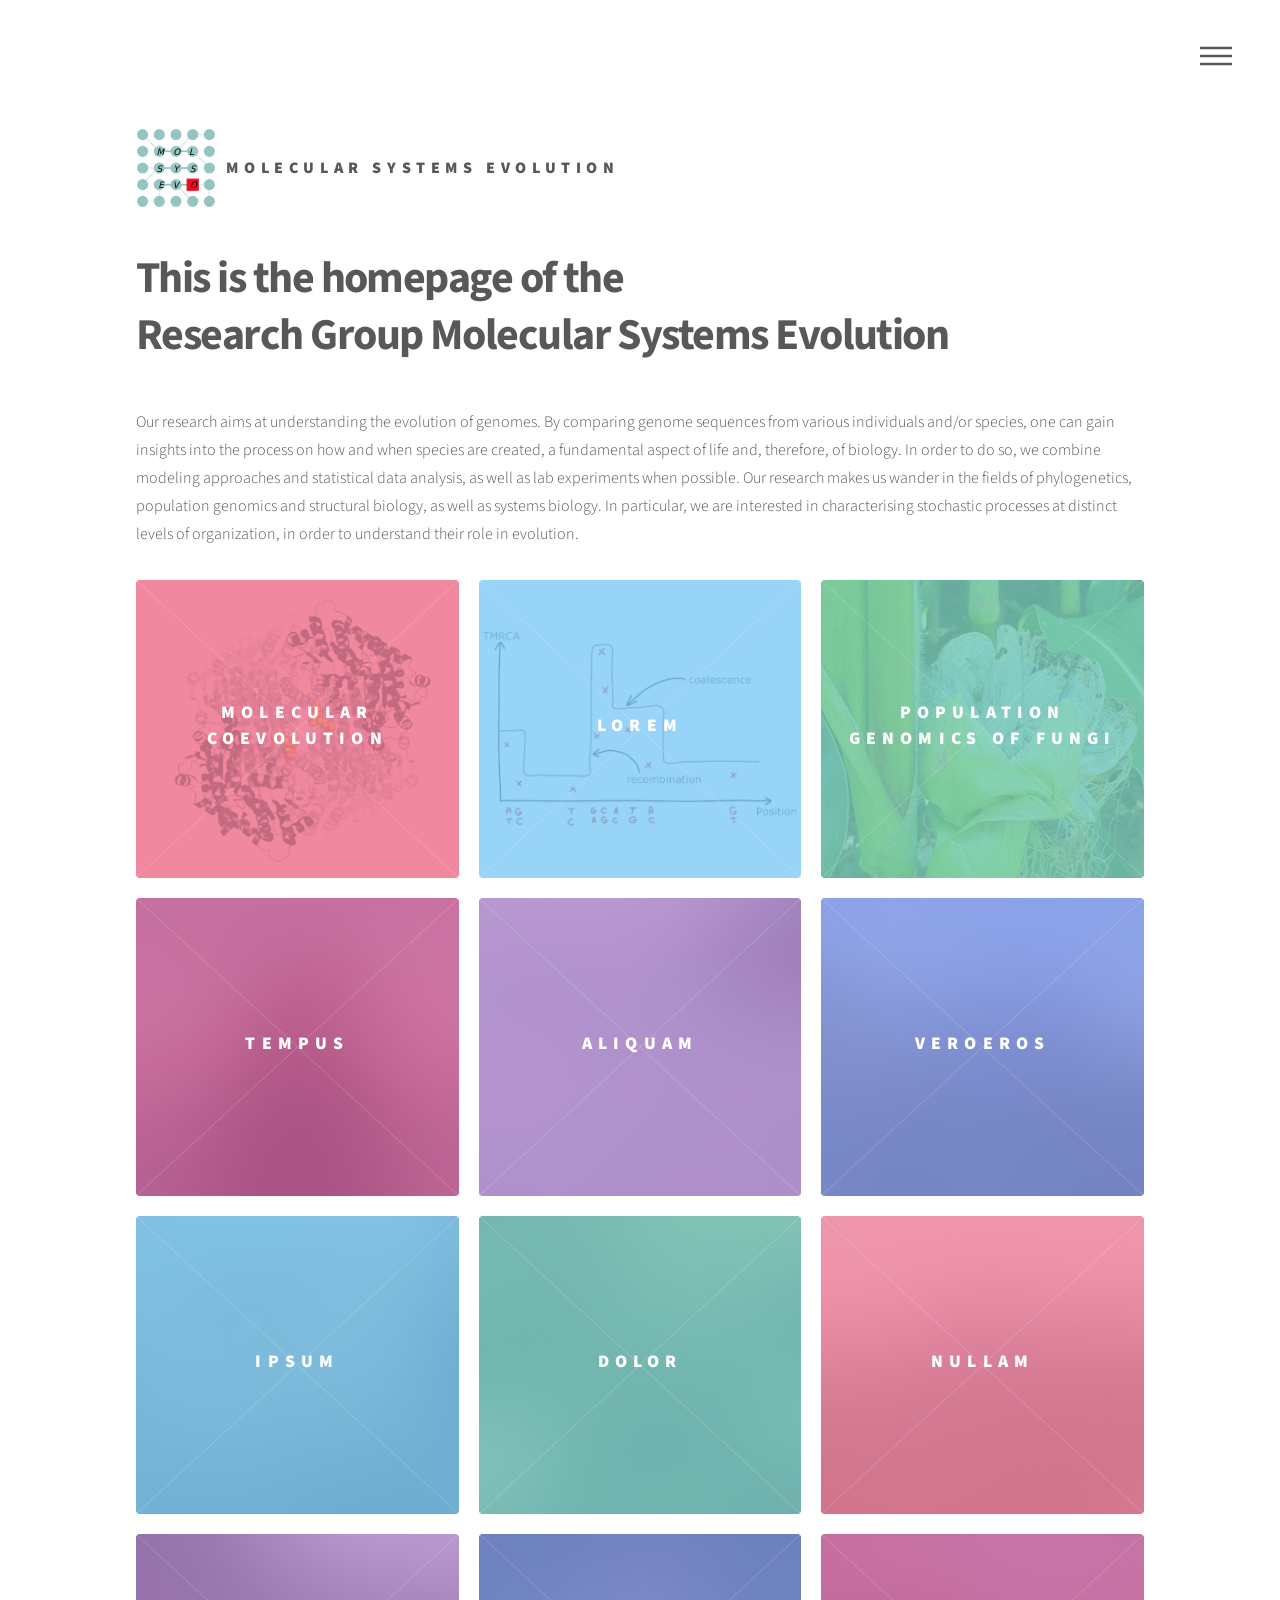
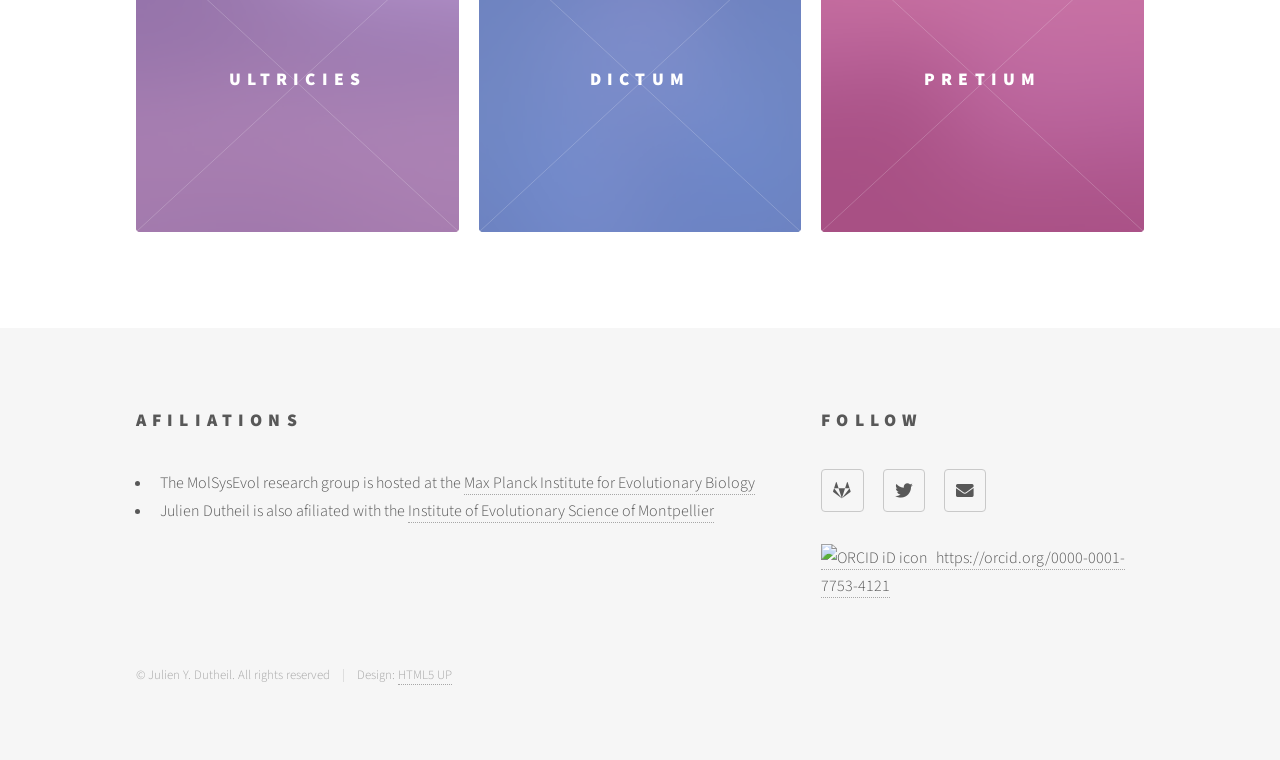
==== index.html @ fb1675c7 "Added PopGen modeling section." ====
<!DOCTYPE HTML>
<!--
  Phantom by HTML5 UP
  html5up.net | @ajlkn
  Free for personal and commercial use under the CCA 3.0 license (html5up.net/license)
-->
<html>
  <head>
    <title>Phantom by HTML5 UP</title>
    <meta charset="utf-8" />
    <meta name="viewport" content="width=device-width, initial-scale=1, user-scalable=no" />
    <link rel="stylesheet" href="assets/css/main.css" />
    <noscript><link rel="stylesheet" href="assets/css/noscript.css" /></noscript>
  </head>
  <body class="is-preload">
    <!-- Wrapper -->
      <div id="wrapper">

        <!-- Header -->
          <header id="header">
            <div class="inner">

              <!-- Logo -->
                <a href="index.html" class="logo">
                  <span class="symbol"><img src="images/logo.svg" alt="" /></span><span class="title">Molecular Systems Evolution</span>
                </a>

              <!-- Nav -->
                <nav>
                  <ul>
                    <li><a href="#menu">Menu</a></li>
                  </ul>
                </nav>

            </div>
          </header>

        <!-- Menu -->
          <nav id="menu">
            <h2>Menu</h2>
            <ul>
              <li><a href="index.html">Home</a></li>
              <li><a href="coevolution.html">Molecular Coevolution</a></li>
              <li><a href="popgen_modeling.html">Population Genomics Modeling</a></li>
              <li><a href="fungi_genomics.html">Population Genomics of Fungi</a></li>
              <li><a href="people.html">People</a></li>
            </ul>
          </nav>

        <!-- Main -->
          <div id="main">
            <div class="inner">
              <header>
                <h1>This is the homepage of the<br />Research Group Molecular Systems Evolution</h1>
Our research aims at understanding the evolution of genomes. By comparing genome sequences from various individuals and/or species, one can gain insights into the process on how and when species are created, a fundamental aspect of life and, therefore, of biology. In order to do so, we combine modeling approaches and statistical data analysis, as well as lab experiments when possible. Our research makes us wander in the fields of phylogenetics, population genomics and structural biology, as well as systems biology. In particular, we are interested in characterising stochastic processes at distinct levels of organization, in order to understand their role in evolution.
    </p>
              </header>
              <section class="tiles">
                <article class="style1">
                  <span class="image">
                    <img src="images/coevolving_sites1.png" alt="" />
                  </span>
                  <a href="coevolution.html">
                    <h2>Molecular Coevolution</h2>
                    <div class="content">
                      <p>The study of coevolution at the molecular level.</p>
                    </div>
                  </a>
                </article>
                <article class="style2">
                  <span class="image">
                    <img src="images/psmc_schema1.png" alt="" />
                  </span>
                  <a href="popgen_modeling.html">
                    <h2>Lorem</h2>
                    <div class="content">
                      <p>Developing models of genome evolution in populations, within the sequentially Markov coalescent framework.</p>
                    </div>
                  </a>
                </article>
                <article class="style3">
                  <span class="image">
                    <img src="images/ustilago_maydis1.png" alt="" />
                  </span>
                  <a href="fungi_genomics.html">
                    <h2>Population Genomics of Fungi</h2>
                    <div class="content">
                      <p>Infering the demographic history and patterns of selection in fungal (pathogen) genomes.</p>
                    </div>
                  </a>
                </article>
                <article class="style4">
                  <span class="image">
                    <img src="images/pic04.jpg" alt="" />
                  </span>
                  <a href="generic.html">
                    <h2>Tempus</h2>
                    <div class="content">
                      <p>Sed nisl arcu euismod sit amet nisi lorem etiam dolor veroeros et feugiat.</p>
                    </div>
                  </a>
                </article>
                <article class="style5">
                  <span class="image">
                    <img src="images/pic05.jpg" alt="" />
                  </span>
                  <a href="generic.html">
                    <h2>Aliquam</h2>
                    <div class="content">
                      <p>Sed nisl arcu euismod sit amet nisi lorem etiam dolor veroeros et feugiat.</p>
                    </div>
                  </a>
                </article>
                <article class="style6">
                  <span class="image">
                    <img src="images/pic06.jpg" alt="" />
                  </span>
                  <a href="generic.html">
                    <h2>Veroeros</h2>
                    <div class="content">
                      <p>Sed nisl arcu euismod sit amet nisi lorem etiam dolor veroeros et feugiat.</p>
                    </div>
                  </a>
                </article>
                <article class="style2">
                  <span class="image">
                    <img src="images/pic07.jpg" alt="" />
                  </span>
                  <a href="generic.html">
                    <h2>Ipsum</h2>
                    <div class="content">
                      <p>Sed nisl arcu euismod sit amet nisi lorem etiam dolor veroeros et feugiat.</p>
                    </div>
                  </a>
                </article>
                <article class="style3">
                  <span class="image">
                    <img src="images/pic08.jpg" alt="" />
                  </span>
                  <a href="generic.html">
                    <h2>Dolor</h2>
                    <div class="content">
                      <p>Sed nisl arcu euismod sit amet nisi lorem etiam dolor veroeros et feugiat.</p>
                    </div>
                  </a>
                </article>
                <article class="style1">
                  <span class="image">
                    <img src="images/pic09.jpg" alt="" />
                  </span>
                  <a href="generic.html">
                    <h2>Nullam</h2>
                    <div class="content">
                      <p>Sed nisl arcu euismod sit amet nisi lorem etiam dolor veroeros et feugiat.</p>
                    </div>
                  </a>
                </article>
                <article class="style5">
                  <span class="image">
                    <img src="images/pic10.jpg" alt="" />
                  </span>
                  <a href="generic.html">
                    <h2>Ultricies</h2>
                    <div class="content">
                      <p>Sed nisl arcu euismod sit amet nisi lorem etiam dolor veroeros et feugiat.</p>
                    </div>
                  </a>
                </article>
                <article class="style6">
                  <span class="image">
                    <img src="images/pic11.jpg" alt="" />
                  </span>
                  <a href="generic.html">
                    <h2>Dictum</h2>
                    <div class="content">
                      <p>Sed nisl arcu euismod sit amet nisi lorem etiam dolor veroeros et feugiat.</p>
                    </div>
                  </a>
                </article>
                <article class="style4">
                  <span class="image">
                    <img src="images/pic12.jpg" alt="" />
                  </span>
                  <a href="generic.html">
                    <h2>Pretium</h2>
                    <div class="content">
                      <p>Sed nisl arcu euismod sit amet nisi lorem etiam dolor veroeros et feugiat.</p>
                    </div>
                  </a>
                </article>
              </section>
            </div>
          </div>

        <!-- Footer -->
          <footer id="footer">
            <div class="inner">
              <section>
                <h2>Afiliations</h2>

                <ul>
                  <li>The MolSysEvol research group is hosted at the <a href="http://evolbio.mpg.de">Max Planck Institute for Evolutionary Biology</a></li>
                  <li>Julien Dutheil is also afiliated with the <a href="https://isem-evolution.fr/en/">Institute of Evolutionary Science of Montpellier</a></li>
                </ul>
              </section>
              <section>
                <h2>Follow</h2>
                <ul class="icons">
                  <li><a href="https://gitlab.gwdg.de/molsysevol" class="icon brands style2 fa-gitlab"><span class="label">GitLab</span></a></li>
                  <li><a href="https://twitter.com/jydutheil" class="icon brands style2 fa-twitter"><span class="label">Twitter</span></a></li>
                  <li><a href="mailto:dutheil@evolbio.mpg.de" class="icon solid style2 fa-envelope"><span class="label">Email</span></a></li>
                </ul>
                <div itemscope itemtype="https://schema.org/Person">
                  <a itemprop="sameAs" content="https://orcid.org/0000-0001-7753-4121" href="https://orcid.org/0000-0001-7753-4121" target="orcid.widget" rel="me noopener noreferrer" style="vertical-align:top;"><img src="https://orcid.org/sites/default/files/images/orcid_16x16.png" style="width:1em;margin-right:.5em;" alt="ORCID iD icon">https://orcid.org/0000-0001-7753-4121</a>
                </div>
              </section>
              <ul class="copyright">
                <li>&copy; Julien Y. Dutheil. All rights reserved</li><li>Design: <a href="http://html5up.net">HTML5 UP</a></li>
              </ul>
            </div>
          </footer>

      </div>

    <!-- Scripts -->
      <script src="assets/js/jquery.min.js"></script>
      <script src="assets/js/browser.min.js"></script>
      <script src="assets/js/breakpoints.min.js"></script>
      <script src="assets/js/util.js"></script>
      <script src="assets/js/main.js"></script>

  </body>
</html>
---- assets/css/main.css ----
@import url(fontawesome-all.min.css);
@import url("https://fonts.googleapis.com/css?family=Source+Sans+Pro:300,700,900");

/*
	Phantom by HTML5 UP
	html5up.net | @ajlkn
	Free for personal and commercial use under the CCA 3.0 license (html5up.net/license)
*/

html, body, div, span, applet, object,
iframe, h1, h2, h3, h4, h5, h6, p, blockquote,
pre, a, abbr, acronym, address, big, cite,
code, del, dfn, em, img, ins, kbd, q, s, samp,
small, strike, strong, sub, sup, tt, var, b,
u, i, center, dl, dt, dd, ol, ul, li, fieldset,
form, label, legend, table, caption, tbody,
tfoot, thead, tr, th, td, article, aside,
canvas, details, embed, figure, figcaption,
footer, header, hgroup, menu, nav, output, ruby,
section, summary, time, mark, audio, video {
	margin: 0;
	padding: 0;
	border: 0;
	font-size: 100%;
	font: inherit;
	vertical-align: baseline;}

article, aside, details, figcaption, figure,
footer, header, hgroup, menu, nav, section {
	display: block;}

body {
	line-height: 1;
}

ol, ul {
	list-style: none;
}

blockquote, q {
	quotes: none;
}

	blockquote:before, blockquote:after, q:before, q:after {
		content: '';
		content: none;
	}

table {
	border-collapse: collapse;
	border-spacing: 0;
}

body {
	-webkit-text-size-adjust: none;
}

mark {
	background-color: transparent;
	color: inherit;
}

input::-moz-focus-inner {
	border: 0;
	padding: 0;
}

input, select, textarea {
	-moz-appearance: none;
	-webkit-appearance: none;
	-ms-appearance: none;
	appearance: none;
}

/* Basic */

	@-ms-viewport {
		width: device-width;
	}

	body {
		-ms-overflow-style: scrollbar;
	}

	@media screen and (max-width: 480px) {

		html, body {
			min-width: 320px;
		}

	}

	html {
		box-sizing: border-box;
	}

	*, *:before, *:after {
		box-sizing: inherit;
	}

	body {
		background: #ffffff;
	}

		body.is-preload *, body.is-preload *:before, body.is-preload *:after {
			-moz-animation: none !important;
			-webkit-animation: none !important;
			-ms-animation: none !important;
			animation: none !important;
			-moz-transition: none !important;
			-webkit-transition: none !important;
			-ms-transition: none !important;
			transition: none !important;
		}

/* Type */

	body, input, select, textarea {
		color: #585858;
		font-family: "Source Sans Pro", Helvetica, sans-serif;
		font-size: 16pt;
		font-weight: 300;
		line-height: 1.75;
	}

		@media screen and (max-width: 1680px) {

			body, input, select, textarea {
				font-size: 14pt;
			}

		}

		@media screen and (max-width: 1280px) {

			body, input, select, textarea {
				font-size: 12pt;
			}

		}

	a {
		-moz-transition: border-bottom-color 0.2s ease, color 0.2s ease;
		-webkit-transition: border-bottom-color 0.2s ease, color 0.2s ease;
		-ms-transition: border-bottom-color 0.2s ease, color 0.2s ease;
		transition: border-bottom-color 0.2s ease, color 0.2s ease;
		text-decoration: none;
		color: #585858;
		border-bottom: dotted 1px rgba(88, 88, 88, 0.5);
	}

		a:hover {
			border-bottom-color: transparent;
			color: #f2849e !important;
		}

	strong, b {
		font-weight: 900;
	}

	em, i {
		font-style: italic;
	}

	p {
		margin: 0 0 2em 0;
	}

	h1 {
		font-size: 2.75em;
		font-weight: 700;
		line-height: 1.3;
		margin: 0 0 1em 0;
		letter-spacing: -0.035em;
	}

		h1 a {
			color: inherit;
		}

		@media screen and (max-width: 736px) {

			h1 {
				font-size: 2em;
				margin: 0 0 1em 0;
			}

		}

		@media screen and (max-width: 360px) {

			h1 {
				font-size: 1.75em;
			}

		}

	h2, h3, h4, h5, h6 {
		font-weight: 900;
		line-height: 1.5;
		margin: 0 0 2em 0;
		text-transform: uppercase;
		letter-spacing: 0.35em;
	}

		h2 a, h3 a, h4 a, h5 a, h6 a {
			color: inherit;
		}

	h2 {
		font-size: 1.1em;
	}

	h3 {
		font-size: 1em;
	}

	h4 {
		font-size: 0.8em;
	}

	h5 {
		font-size: 0.8em;
	}

	h6 {
		font-size: 0.8em;
	}

	@media screen and (max-width: 980px) {

		h1 br, h2 br, h3 br, h4 br, h5 br, h6 br {
			display: none;
		}

	}

	@media screen and (max-width: 736px) {

		h2 {
			font-size: 1em;
		}

		h3 {
			font-size: 0.8em;
		}

	}

	sub {
		font-size: 0.8em;
		position: relative;
		top: 0.5em;
	}

	sup {
		font-size: 0.8em;
		position: relative;
		top: -0.5em;
	}

	blockquote {
		border-left: solid 4px #c9c9c9;
		font-style: italic;
		margin: 0 0 2em 0;
		padding: 0.5em 0 0.5em 2em;
	}

	code {
		background: rgba(144, 144, 144, 0.075);
		border-radius: 4px;
		border: solid 1px #c9c9c9;
		font-family: "Courier New", monospace;
		font-size: 0.9em;
		margin: 0 0.25em;
		padding: 0.25em 0.65em;
	}

	pre {
		-webkit-overflow-scrolling: touch;
		font-family: "Courier New", monospace;
		font-size: 0.9em;
		margin: 0 0 2em 0;
	}

		pre code {
			display: block;
			line-height: 1.75;
			padding: 1em 1.5em;
			overflow-x: auto;
		}

	hr {
		border: 0;
		border-bottom: solid 1px #c9c9c9;
		margin: 2em 0;
	}

		hr.major {
			margin: 3em 0;
		}

	.align-left {
		text-align: left;
	}

	.align-center {
		text-align: center;
	}

	.align-right {
		text-align: right;
	}

/* Row */

	.row {
		display: flex;
		flex-wrap: wrap;
		box-sizing: border-box;
		align-items: stretch;
	}

		.row > * {
			box-sizing: border-box;
		}

		.row.gtr-uniform > * > :last-child {
			margin-bottom: 0;
		}

		.row.aln-left {
			justify-content: flex-start;
		}

		.row.aln-center {
			justify-content: center;
		}

		.row.aln-right {
			justify-content: flex-end;
		}

		.row.aln-top {
			align-items: flex-start;
		}

		.row.aln-middle {
			align-items: center;
		}

		.row.aln-bottom {
			align-items: flex-end;
		}

		.row > .imp {
			order: -1;
		}

		.row > .col-1 {
			width: 8.33333%;
		}

		.row > .off-1 {
			margin-left: 8.33333%;
		}

		.row > .col-2 {
			width: 16.66667%;
		}

		.row > .off-2 {
			margin-left: 16.66667%;
		}

		.row > .col-3 {
			width: 25%;
		}

		.row > .off-3 {
			margin-left: 25%;
		}

		.row > .col-4 {
			width: 33.33333%;
		}

		.row > .off-4 {
			margin-left: 33.33333%;
		}

		.row > .col-5 {
			width: 41.66667%;
		}

		.row > .off-5 {
			margin-left: 41.66667%;
		}

		.row > .col-6 {
			width: 50%;
		}

		.row > .off-6 {
			margin-left: 50%;
		}

		.row > .col-7 {
			width: 58.33333%;
		}

		.row > .off-7 {
			margin-left: 58.33333%;
		}

		.row > .col-8 {
			width: 66.66667%;
		}

		.row > .off-8 {
			margin-left: 66.66667%;
		}

		.row > .col-9 {
			width: 75%;
		}

		.row > .off-9 {
			margin-left: 75%;
		}

		.row > .col-10 {
			width: 83.33333%;
		}

		.row > .off-10 {
			margin-left: 83.33333%;
		}

		.row > .col-11 {
			width: 91.66667%;
		}

		.row > .off-11 {
			margin-left: 91.66667%;
		}

		.row > .col-12 {
			width: 100%;
		}

		.row > .off-12 {
			margin-left: 100%;
		}

		.row.gtr-0 {
			margin-top: 0;
			margin-left: 0em;
		}

			.row.gtr-0 > * {
				padding: 0 0 0 0em;
			}

			.row.gtr-0.gtr-uniform {
				margin-top: 0em;
			}

				.row.gtr-0.gtr-uniform > * {
					padding-top: 0em;
				}

		.row.gtr-25 {
			margin-top: 0;
			margin-left: -0.5em;
		}

			.row.gtr-25 > * {
				padding: 0 0 0 0.5em;
			}

			.row.gtr-25.gtr-uniform {
				margin-top: -0.5em;
			}

				.row.gtr-25.gtr-uniform > * {
					padding-top: 0.5em;
				}

		.row.gtr-50 {
			margin-top: 0;
			margin-left: -1em;
		}

			.row.gtr-50 > * {
				padding: 0 0 0 1em;
			}

			.row.gtr-50.gtr-uniform {
				margin-top: -1em;
			}

				.row.gtr-50.gtr-uniform > * {
					padding-top: 1em;
				}

		.row {
			margin-top: 0;
			margin-left: -2em;
		}

			.row > * {
				padding: 0 0 0 2em;
			}

			.row.gtr-uniform {
				margin-top: -2em;
			}

				.row.gtr-uniform > * {
					padding-top: 2em;
				}

		.row.gtr-150 {
			margin-top: 0;
			margin-left: -3em;
		}

			.row.gtr-150 > * {
				padding: 0 0 0 3em;
			}

			.row.gtr-150.gtr-uniform {
				margin-top: -3em;
			}

				.row.gtr-150.gtr-uniform > * {
					padding-top: 3em;
				}

		.row.gtr-200 {
			margin-top: 0;
			margin-left: -4em;
		}

			.row.gtr-200 > * {
				padding: 0 0 0 4em;
			}

			.row.gtr-200.gtr-uniform {
				margin-top: -4em;
			}

				.row.gtr-200.gtr-uniform > * {
					padding-top: 4em;
				}

		@media screen and (max-width: 1680px) {

			.row {
				display: flex;
				flex-wrap: wrap;
				box-sizing: border-box;
				align-items: stretch;
			}

				.row > * {
					box-sizing: border-box;
				}

				.row.gtr-uniform > * > :last-child {
					margin-bottom: 0;
				}

				.row.aln-left {
					justify-content: flex-start;
				}

				.row.aln-center {
					justify-content: center;
				}

				.row.aln-right {
					justify-content: flex-end;
				}

				.row.aln-top {
					align-items: flex-start;
				}

				.row.aln-middle {
					align-items: center;
				}

				.row.aln-bottom {
					align-items: flex-end;
				}

				.row > .imp-xlarge {
					order: -1;
				}

				.row > .col-1-xlarge {
					width: 8.33333%;
				}

				.row > .off-1-xlarge {
					margin-left: 8.33333%;
				}

				.row > .col-2-xlarge {
					width: 16.66667%;
				}

				.row > .off-2-xlarge {
					margin-left: 16.66667%;
				}

				.row > .col-3-xlarge {
					width: 25%;
				}

				.row > .off-3-xlarge {
					margin-left: 25%;
				}

				.row > .col-4-xlarge {
					width: 33.33333%;
				}

				.row > .off-4-xlarge {
					margin-left: 33.33333%;
				}

				.row > .col-5-xlarge {
					width: 41.66667%;
				}

				.row > .off-5-xlarge {
					margin-left: 41.66667%;
				}

				.row > .col-6-xlarge {
					width: 50%;
				}

				.row > .off-6-xlarge {
					margin-left: 50%;
				}

				.row > .col-7-xlarge {
					width: 58.33333%;
				}

				.row > .off-7-xlarge {
					margin-left: 58.33333%;
				}

				.row > .col-8-xlarge {
					width: 66.66667%;
				}

				.row > .off-8-xlarge {
					margin-left: 66.66667%;
				}

				.row > .col-9-xlarge {
					width: 75%;
				}

				.row > .off-9-xlarge {
					margin-left: 75%;
				}

				.row > .col-10-xlarge {
					width: 83.33333%;
				}

				.row > .off-10-xlarge {
					margin-left: 83.33333%;
				}

				.row > .col-11-xlarge {
					width: 91.66667%;
				}

				.row > .off-11-xlarge {
					margin-left: 91.66667%;
				}

				.row > .col-12-xlarge {
					width: 100%;
				}

				.row > .off-12-xlarge {
					margin-left: 100%;
				}

				.row.gtr-0 {
					margin-top: 0;
					margin-left: 0em;
				}

					.row.gtr-0 > * {
						padding: 0 0 0 0em;
					}

					.row.gtr-0.gtr-uniform {
						margin-top: 0em;
					}

						.row.gtr-0.gtr-uniform > * {
							padding-top: 0em;
						}

				.row.gtr-25 {
					margin-top: 0;
					margin-left: -0.5em;
				}

					.row.gtr-25 > * {
						padding: 0 0 0 0.5em;
					}

					.row.gtr-25.gtr-uniform {
						margin-top: -0.5em;
					}

						.row.gtr-25.gtr-uniform > * {
							padding-top: 0.5em;
						}

				.row.gtr-50 {
					margin-top: 0;
					margin-left: -1em;
				}

					.row.gtr-50 > * {
						padding: 0 0 0 1em;
					}

					.row.gtr-50.gtr-uniform {
						margin-top: -1em;
					}

						.row.gtr-50.gtr-uniform > * {
							padding-top: 1em;
						}

				.row {
					margin-top: 0;
					margin-left: -2em;
				}

					.row > * {
						padding: 0 0 0 2em;
					}

					.row.gtr-uniform {
						margin-top: -2em;
					}

						.row.gtr-uniform > * {
							padding-top: 2em;
						}

				.row.gtr-150 {
					margin-top: 0;
					margin-left: -3em;
				}

					.row.gtr-150 > * {
						padding: 0 0 0 3em;
					}

					.row.gtr-150.gtr-uniform {
						margin-top: -3em;
					}

						.row.gtr-150.gtr-uniform > * {
							padding-top: 3em;
						}

				.row.gtr-200 {
					margin-top: 0;
					margin-left: -4em;
				}

					.row.gtr-200 > * {
						padding: 0 0 0 4em;
					}

					.row.gtr-200.gtr-uniform {
						margin-top: -4em;
					}

						.row.gtr-200.gtr-uniform > * {
							padding-top: 4em;
						}

		}

		@media screen and (max-width: 1280px) {

			.row {
				display: flex;
				flex-wrap: wrap;
				box-sizing: border-box;
				align-items: stretch;
			}

				.row > * {
					box-sizing: border-box;
				}

				.row.gtr-uniform > * > :last-child {
					margin-bottom: 0;
				}

				.row.aln-left {
					justify-content: flex-start;
				}

				.row.aln-center {
					justify-content: center;
				}

				.row.aln-right {
					justify-content: flex-end;
				}

				.row.aln-top {
					align-items: flex-start;
				}

				.row.aln-middle {
					align-items: center;
				}

				.row.aln-bottom {
					align-items: flex-end;
				}

				.row > .imp-large {
					order: -1;
				}

				.row > .col-1-large {
					width: 8.33333%;
				}

				.row > .off-1-large {
					margin-left: 8.33333%;
				}

				.row > .col-2-large {
					width: 16.66667%;
				}

				.row > .off-2-large {
					margin-left: 16.66667%;
				}

				.row > .col-3-large {
					width: 25%;
				}

				.row > .off-3-large {
					margin-left: 25%;
				}

				.row > .col-4-large {
					width: 33.33333%;
				}

				.row > .off-4-large {
					margin-left: 33.33333%;
				}

				.row > .col-5-large {
					width: 41.66667%;
				}

				.row > .off-5-large {
					margin-left: 41.66667%;
				}

				.row > .col-6-large {
					width: 50%;
				}

				.row > .off-6-large {
					margin-left: 50%;
				}

				.row > .col-7-large {
					width: 58.33333%;
				}

				.row > .off-7-large {
					margin-left: 58.33333%;
				}

				.row > .col-8-large {
					width: 66.66667%;
				}

				.row > .off-8-large {
					margin-left: 66.66667%;
				}

				.row > .col-9-large {
					width: 75%;
				}

				.row > .off-9-large {
					margin-left: 75%;
				}

				.row > .col-10-large {
					width: 83.33333%;
				}

				.row > .off-10-large {
					margin-left: 83.33333%;
				}

				.row > .col-11-large {
					width: 91.66667%;
				}

				.row > .off-11-large {
					margin-left: 91.66667%;
				}

				.row > .col-12-large {
					width: 100%;
				}

				.row > .off-12-large {
					margin-left: 100%;
				}

				.row.gtr-0 {
					margin-top: 0;
					margin-left: 0em;
				}

					.row.gtr-0 > * {
						padding: 0 0 0 0em;
					}

					.row.gtr-0.gtr-uniform {
						margin-top: 0em;
					}

						.row.gtr-0.gtr-uniform > * {
							padding-top: 0em;
						}

				.row.gtr-25 {
					margin-top: 0;
					margin-left: -0.5em;
				}

					.row.gtr-25 > * {
						padding: 0 0 0 0.5em;
					}

					.row.gtr-25.gtr-uniform {
						margin-top: -0.5em;
					}

						.row.gtr-25.gtr-uniform > * {
							padding-top: 0.5em;
						}

				.row.gtr-50 {
					margin-top: 0;
					margin-left: -1em;
				}

					.row.gtr-50 > * {
						padding: 0 0 0 1em;
					}

					.row.gtr-50.gtr-uniform {
						margin-top: -1em;
					}

						.row.gtr-50.gtr-uniform > * {
							padding-top: 1em;
						}

				.row {
					margin-top: 0;
					margin-left: -2em;
				}

					.row > * {
						padding: 0 0 0 2em;
					}

					.row.gtr-uniform {
						margin-top: -2em;
					}

						.row.gtr-uniform > * {
							padding-top: 2em;
						}

				.row.gtr-150 {
					margin-top: 0;
					margin-left: -3em;
				}

					.row.gtr-150 > * {
						padding: 0 0 0 3em;
					}

					.row.gtr-150.gtr-uniform {
						margin-top: -3em;
					}

						.row.gtr-150.gtr-uniform > * {
							padding-top: 3em;
						}

				.row.gtr-200 {
					margin-top: 0;
					margin-left: -4em;
				}

					.row.gtr-200 > * {
						padding: 0 0 0 4em;
					}

					.row.gtr-200.gtr-uniform {
						margin-top: -4em;
					}

						.row.gtr-200.gtr-uniform > * {
							padding-top: 4em;
						}

		}

		@media screen and (max-width: 980px) {

			.row {
				display: flex;
				flex-wrap: wrap;
				box-sizing: border-box;
				align-items: stretch;
			}

				.row > * {
					box-sizing: border-box;
				}

				.row.gtr-uniform > * > :last-child {
					margin-bottom: 0;
				}

				.row.aln-left {
					justify-content: flex-start;
				}

				.row.aln-center {
					justify-content: center;
				}

				.row.aln-right {
					justify-content: flex-end;
				}

				.row.aln-top {
					align-items: flex-start;
				}

				.row.aln-middle {
					align-items: center;
				}

				.row.aln-bottom {
					align-items: flex-end;
				}

				.row > .imp-medium {
					order: -1;
				}

				.row > .col-1-medium {
					width: 8.33333%;
				}

				.row > .off-1-medium {
					margin-left: 8.33333%;
				}

				.row > .col-2-medium {
					width: 16.66667%;
				}

				.row > .off-2-medium {
					margin-left: 16.66667%;
				}

				.row > .col-3-medium {
					width: 25%;
				}

				.row > .off-3-medium {
					margin-left: 25%;
				}

				.row > .col-4-medium {
					width: 33.33333%;
				}

				.row > .off-4-medium {
					margin-left: 33.33333%;
				}

				.row > .col-5-medium {
					width: 41.66667%;
				}

				.row > .off-5-medium {
					margin-left: 41.66667%;
				}

				.row > .col-6-medium {
					width: 50%;
				}

				.row > .off-6-medium {
					margin-left: 50%;
				}

				.row > .col-7-medium {
					width: 58.33333%;
				}

				.row > .off-7-medium {
					margin-left: 58.33333%;
				}

				.row > .col-8-medium {
					width: 66.66667%;
				}

				.row > .off-8-medium {
					margin-left: 66.66667%;
				}

				.row > .col-9-medium {
					width: 75%;
				}

				.row > .off-9-medium {
					margin-left: 75%;
				}

				.row > .col-10-medium {
					width: 83.33333%;
				}

				.row > .off-10-medium {
					margin-left: 83.33333%;
				}

				.row > .col-11-medium {
					width: 91.66667%;
				}

				.row > .off-11-medium {
					margin-left: 91.66667%;
				}

				.row > .col-12-medium {
					width: 100%;
				}

				.row > .off-12-medium {
					margin-left: 100%;
				}

				.row.gtr-0 {
					margin-top: 0;
					margin-left: 0em;
				}

					.row.gtr-0 > * {
						padding: 0 0 0 0em;
					}

					.row.gtr-0.gtr-uniform {
						margin-top: 0em;
					}

						.row.gtr-0.gtr-uniform > * {
							padding-top: 0em;
						}

				.row.gtr-25 {
					margin-top: 0;
					margin-left: -0.375em;
				}

					.row.gtr-25 > * {
						padding: 0 0 0 0.375em;
					}

					.row.gtr-25.gtr-uniform {
						margin-top: -0.375em;
					}

						.row.gtr-25.gtr-uniform > * {
							padding-top: 0.375em;
						}

				.row.gtr-50 {
					margin-top: 0;
					margin-left: -0.75em;
				}

					.row.gtr-50 > * {
						padding: 0 0 0 0.75em;
					}

					.row.gtr-50.gtr-uniform {
						margin-top: -0.75em;
					}

						.row.gtr-50.gtr-uniform > * {
							padding-top: 0.75em;
						}

				.row {
					margin-top: 0;
					margin-left: -1.5em;
				}

					.row > * {
						padding: 0 0 0 1.5em;
					}

					.row.gtr-uniform {
						margin-top: -1.5em;
					}

						.row.gtr-uniform > * {
							padding-top: 1.5em;
						}

				.row.gtr-150 {
					margin-top: 0;
					margin-left: -2.25em;
				}

					.row.gtr-150 > * {
						padding: 0 0 0 2.25em;
					}

					.row.gtr-150.gtr-uniform {
						margin-top: -2.25em;
					}

						.row.gtr-150.gtr-uniform > * {
							padding-top: 2.25em;
						}

				.row.gtr-200 {
					margin-top: 0;
					margin-left: -3em;
				}

					.row.gtr-200 > * {
						padding: 0 0 0 3em;
					}

					.row.gtr-200.gtr-uniform {
						margin-top: -3em;
					}

						.row.gtr-200.gtr-uniform > * {
							padding-top: 3em;
						}

		}

		@media screen and (max-width: 736px) {

			.row {
				display: flex;
				flex-wrap: wrap;
				box-sizing: border-box;
				align-items: stretch;
			}

				.row > * {
					box-sizing: border-box;
				}

				.row.gtr-uniform > * > :last-child {
					margin-bottom: 0;
				}

				.row.aln-left {
					justify-content: flex-start;
				}

				.row.aln-center {
					justify-content: center;
				}

				.row.aln-right {
					justify-content: flex-end;
				}

				.row.aln-top {
					align-items: flex-start;
				}

				.row.aln-middle {
					align-items: center;
				}

				.row.aln-bottom {
					align-items: flex-end;
				}

				.row > .imp-small {
					order: -1;
				}

				.row > .col-1-small {
					width: 8.33333%;
				}

				.row > .off-1-small {
					margin-left: 8.33333%;
				}

				.row > .col-2-small {
					width: 16.66667%;
				}

				.row > .off-2-small {
					margin-left: 16.66667%;
				}

				.row > .col-3-small {
					width: 25%;
				}

				.row > .off-3-small {
					margin-left: 25%;
				}

				.row > .col-4-small {
					width: 33.33333%;
				}

				.row > .off-4-small {
					margin-left: 33.33333%;
				}

				.row > .col-5-small {
					width: 41.66667%;
				}

				.row > .off-5-small {
					margin-left: 41.66667%;
				}

				.row > .col-6-small {
					width: 50%;
				}

				.row > .off-6-small {
					margin-left: 50%;
				}

				.row > .col-7-small {
					width: 58.33333%;
				}

				.row > .off-7-small {
					margin-left: 58.33333%;
				}

				.row > .col-8-small {
					width: 66.66667%;
				}

				.row > .off-8-small {
					margin-left: 66.66667%;
				}

				.row > .col-9-small {
					width: 75%;
				}

				.row > .off-9-small {
					margin-left: 75%;
				}

				.row > .col-10-small {
					width: 83.33333%;
				}

				.row > .off-10-small {
					margin-left: 83.33333%;
				}

				.row > .col-11-small {
					width: 91.66667%;
				}

				.row > .off-11-small {
					margin-left: 91.66667%;
				}

				.row > .col-12-small {
					width: 100%;
				}

				.row > .off-12-small {
					margin-left: 100%;
				}

				.row.gtr-0 {
					margin-top: 0;
					margin-left: 0em;
				}

					.row.gtr-0 > * {
						padding: 0 0 0 0em;
					}

					.row.gtr-0.gtr-uniform {
						margin-top: 0em;
					}

						.row.gtr-0.gtr-uniform > * {
							padding-top: 0em;
						}

				.row.gtr-25 {
					margin-top: 0;
					margin-left: -0.25em;
				}

					.row.gtr-25 > * {
						padding: 0 0 0 0.25em;
					}

					.row.gtr-25.gtr-uniform {
						margin-top: -0.25em;
					}

						.row.gtr-25.gtr-uniform > * {
							padding-top: 0.25em;
						}

				.row.gtr-50 {
					margin-top: 0;
					margin-left: -0.5em;
				}

					.row.gtr-50 > * {
						padding: 0 0 0 0.5em;
					}

					.row.gtr-50.gtr-uniform {
						margin-top: -0.5em;
					}

						.row.gtr-50.gtr-uniform > * {
							padding-top: 0.5em;
						}

				.row {
					margin-top: 0;
					margin-left: -1em;
				}

					.row > * {
						padding: 0 0 0 1em;
					}

					.row.gtr-uniform {
						margin-top: -1em;
					}

						.row.gtr-uniform > * {
							padding-top: 1em;
						}

				.row.gtr-150 {
					margin-top: 0;
					margin-left: -1.5em;
				}

					.row.gtr-150 > * {
						padding: 0 0 0 1.5em;
					}

					.row.gtr-150.gtr-uniform {
						margin-top: -1.5em;
					}

						.row.gtr-150.gtr-uniform > * {
							padding-top: 1.5em;
						}

				.row.gtr-200 {
					margin-top: 0;
					margin-left: -2em;
				}

					.row.gtr-200 > * {
						padding: 0 0 0 2em;
					}

					.row.gtr-200.gtr-uniform {
						margin-top: -2em;
					}

						.row.gtr-200.gtr-uniform > * {
							padding-top: 2em;
						}

		}

		@media screen and (max-width: 480px) {

			.row {
				display: flex;
				flex-wrap: wrap;
				box-sizing: border-box;
				align-items: stretch;
			}

				.row > * {
					box-sizing: border-box;
				}

				.row.gtr-uniform > * > :last-child {
					margin-bottom: 0;
				}

				.row.aln-left {
					justify-content: flex-start;
				}

				.row.aln-center {
					justify-content: center;
				}

				.row.aln-right {
					justify-content: flex-end;
				}

				.row.aln-top {
					align-items: flex-start;
				}

				.row.aln-middle {
					align-items: center;
				}

				.row.aln-bottom {
					align-items: flex-end;
				}

				.row > .imp-xsmall {
					order: -1;
				}

				.row > .col-1-xsmall {
					width: 8.33333%;
				}

				.row > .off-1-xsmall {
					margin-left: 8.33333%;
				}

				.row > .col-2-xsmall {
					width: 16.66667%;
				}

				.row > .off-2-xsmall {
					margin-left: 16.66667%;
				}

				.row > .col-3-xsmall {
					width: 25%;
				}

				.row > .off-3-xsmall {
					margin-left: 25%;
				}

				.row > .col-4-xsmall {
					width: 33.33333%;
				}

				.row > .off-4-xsmall {
					margin-left: 33.33333%;
				}

				.row > .col-5-xsmall {
					width: 41.66667%;
				}

				.row > .off-5-xsmall {
					margin-left: 41.66667%;
				}

				.row > .col-6-xsmall {
					width: 50%;
				}

				.row > .off-6-xsmall {
					margin-left: 50%;
				}

				.row > .col-7-xsmall {
					width: 58.33333%;
				}

				.row > .off-7-xsmall {
					margin-left: 58.33333%;
				}

				.row > .col-8-xsmall {
					width: 66.66667%;
				}

				.row > .off-8-xsmall {
					margin-left: 66.66667%;
				}

				.row > .col-9-xsmall {
					width: 75%;
				}

				.row > .off-9-xsmall {
					margin-left: 75%;
				}

				.row > .col-10-xsmall {
					width: 83.33333%;
				}

				.row > .off-10-xsmall {
					margin-left: 83.33333%;
				}

				.row > .col-11-xsmall {
					width: 91.66667%;
				}

				.row > .off-11-xsmall {
					margin-left: 91.66667%;
				}

				.row > .col-12-xsmall {
					width: 100%;
				}

				.row > .off-12-xsmall {
					margin-left: 100%;
				}

				.row.gtr-0 {
					margin-top: 0;
					margin-left: 0em;
				}

					.row.gtr-0 > * {
						padding: 0 0 0 0em;
					}

					.row.gtr-0.gtr-uniform {
						margin-top: 0em;
					}

						.row.gtr-0.gtr-uniform > * {
							padding-top: 0em;
						}

				.row.gtr-25 {
					margin-top: 0;
					margin-left: -0.25em;
				}

					.row.gtr-25 > * {
						padding: 0 0 0 0.25em;
					}

					.row.gtr-25.gtr-uniform {
						margin-top: -0.25em;
					}

						.row.gtr-25.gtr-uniform > * {
							padding-top: 0.25em;
						}

				.row.gtr-50 {
					margin-top: 0;
					margin-left: -0.5em;
				}

					.row.gtr-50 > * {
						padding: 0 0 0 0.5em;
					}

					.row.gtr-50.gtr-uniform {
						margin-top: -0.5em;
					}

						.row.gtr-50.gtr-uniform > * {
							padding-top: 0.5em;
						}

				.row {
					margin-top: 0;
					margin-left: -1em;
				}

					.row > * {
						padding: 0 0 0 1em;
					}

					.row.gtr-uniform {
						margin-top: -1em;
					}

						.row.gtr-uniform > * {
							padding-top: 1em;
						}

				.row.gtr-150 {
					margin-top: 0;
					margin-left: -1.5em;
				}

					.row.gtr-150 > * {
						padding: 0 0 0 1.5em;
					}

					.row.gtr-150.gtr-uniform {
						margin-top: -1.5em;
					}

						.row.gtr-150.gtr-uniform > * {
							padding-top: 1.5em;
						}

				.row.gtr-200 {
					margin-top: 0;
					margin-left: -2em;
				}

					.row.gtr-200 > * {
						padding: 0 0 0 2em;
					}

					.row.gtr-200.gtr-uniform {
						margin-top: -2em;
					}

						.row.gtr-200.gtr-uniform > * {
							padding-top: 2em;
						}

		}

/* Section/Article */

	section.special, article.special {
		text-align: center;
	}

	header p {
		margin-top: -1em;
	}

	@media screen and (max-width: 736px) {

		header p {
			margin-top: 0;
		}

	}

/* Icon */

	.icon {
		text-decoration: none;
		border-bottom: none;
		position: relative;
	}

		.icon:before {
			-moz-osx-font-smoothing: grayscale;
			-webkit-font-smoothing: antialiased;
			display: inline-block;
			font-style: normal;
			font-variant: normal;
			text-rendering: auto;
			line-height: 1;
			text-transform: none !important;
			font-family: 'Font Awesome 5 Free';
			font-weight: 400;
		}

		.icon > .label {
			display: none;
		}

		.icon:before {
			line-height: inherit;
		}

		.icon.solid:before {
			font-weight: 900;
		}

		.icon.brands:before {
			font-family: 'Font Awesome 5 Brands';
		}

		.icon.style2 {
			-moz-transition: background-color 0.2s ease-in-out, color 0.2s ease-in-out, border-color 0.2s ease-in-out;
			-webkit-transition: background-color 0.2s ease-in-out, color 0.2s ease-in-out, border-color 0.2s ease-in-out;
			-ms-transition: background-color 0.2s ease-in-out, color 0.2s ease-in-out, border-color 0.2s ease-in-out;
			transition: background-color 0.2s ease-in-out, color 0.2s ease-in-out, border-color 0.2s ease-in-out;
			background-color: transparent;
			border: solid 1px #c9c9c9;
			border-radius: 4px;
			width: 2.65em;
			height: 2.65em;
			display: inline-block;
			text-align: center;
			line-height: 2.65em;
			color: inherit;
		}

			.icon.style2:before {
				font-size: 1.1em;
			}

			.icon.style2:hover {
				color: #f2849e;
				border-color: #f2849e;
			}

			.icon.style2:active {
				background-color: rgba(242, 132, 158, 0.1);
			}

/* List */

	ol {
		list-style: decimal;
		margin: 0 0 2em 0;
		padding-left: 1.25em;
	}

		ol li {
			padding-left: 0.25em;
		}

	ul {
		list-style: disc;
		margin: 0 0 2em 0;
		padding-left: 1em;
	}

		ul li {
			padding-left: 0.5em;
		}

		ul.alt {
			list-style: none;
			padding-left: 0;
		}

			ul.alt li {
				border-top: solid 1px #c9c9c9;
				padding: 0.5em 0;
			}

				ul.alt li:first-child {
					border-top: 0;
					padding-top: 0;
				}

	dl {
		margin: 0 0 2em 0;
	}

		dl dt {
			display: block;
			font-weight: 900;
			margin: 0 0 1em 0;
		}

		dl dd {
			margin-left: 2em;
		}

/* Actions */

	ul.actions {
		display: -moz-flex;
		display: -webkit-flex;
		display: -ms-flex;
		display: flex;
		cursor: default;
		list-style: none;
		margin-left: -1em;
		padding-left: 0;
	}

		ul.actions li {
			padding: 0 0 0 1em;
			vertical-align: middle;
		}

		ul.actions.special {
			-moz-justify-content: center;
			-webkit-justify-content: center;
			-ms-justify-content: center;
			justify-content: center;
			width: 100%;
			margin-left: 0;
		}

			ul.actions.special li:first-child {
				padding-left: 0;
			}

		ul.actions.stacked {
			-moz-flex-direction: column;
			-webkit-flex-direction: column;
			-ms-flex-direction: column;
			flex-direction: column;
			margin-left: 0;
		}

			ul.actions.stacked li {
				padding: 1.3em 0 0 0;
			}

				ul.actions.stacked li:first-child {
					padding-top: 0;
				}

		ul.actions.fit {
			width: calc(100% + 1em);
		}

			ul.actions.fit li {
				-moz-flex-grow: 1;
				-webkit-flex-grow: 1;
				-ms-flex-grow: 1;
				flex-grow: 1;
				-moz-flex-shrink: 1;
				-webkit-flex-shrink: 1;
				-ms-flex-shrink: 1;
				flex-shrink: 1;
				width: 100%;
			}

				ul.actions.fit li > * {
					width: 100%;
				}

			ul.actions.fit.stacked {
				width: 100%;
			}

		@media screen and (max-width: 480px) {

			ul.actions:not(.fixed) {
				-moz-flex-direction: column;
				-webkit-flex-direction: column;
				-ms-flex-direction: column;
				flex-direction: column;
				margin-left: 0;
				width: 100% !important;
			}

				ul.actions:not(.fixed) li {
					-moz-flex-grow: 1;
					-webkit-flex-grow: 1;
					-ms-flex-grow: 1;
					flex-grow: 1;
					-moz-flex-shrink: 1;
					-webkit-flex-shrink: 1;
					-ms-flex-shrink: 1;
					flex-shrink: 1;
					padding: 1em 0 0 0;
					text-align: center;
					width: 100%;
				}

					ul.actions:not(.fixed) li > * {
						width: 100%;
					}

					ul.actions:not(.fixed) li:first-child {
						padding-top: 0;
					}

					ul.actions:not(.fixed) li input[type="submit"],
					ul.actions:not(.fixed) li input[type="reset"],
					ul.actions:not(.fixed) li input[type="button"],
					ul.actions:not(.fixed) li button,
					ul.actions:not(.fixed) li .button {
						width: 100%;
					}

						ul.actions:not(.fixed) li input[type="submit"].icon:before,
						ul.actions:not(.fixed) li input[type="reset"].icon:before,
						ul.actions:not(.fixed) li input[type="button"].icon:before,
						ul.actions:not(.fixed) li button.icon:before,
						ul.actions:not(.fixed) li .button.icon:before {
							margin-left: -0.5rem;
						}

		}

/* Icons */

	ul.icons {
		cursor: default;
		list-style: none;
		padding-left: 0;
		margin: -1em 0 2em -1em;
	}

		ul.icons li {
			display: inline-block;
			padding: 1em 0 0 1em;
		}

/* Form */

	form {
		margin: 0 0 2em 0;
		overflow-x: hidden;
	}

		form > :last-child {
			margin-bottom: 0;
		}

		form > .fields {
			display: -moz-flex;
			display: -webkit-flex;
			display: -ms-flex;
			display: flex;
			-moz-flex-wrap: wrap;
			-webkit-flex-wrap: wrap;
			-ms-flex-wrap: wrap;
			flex-wrap: wrap;
			width: calc(100% + 3em);
			margin: -1.5em 0 2em -1.5em;
		}

			form > .fields > .field {
				-moz-flex-grow: 0;
				-webkit-flex-grow: 0;
				-ms-flex-grow: 0;
				flex-grow: 0;
				-moz-flex-shrink: 0;
				-webkit-flex-shrink: 0;
				-ms-flex-shrink: 0;
				flex-shrink: 0;
				padding: 1.5em 0 0 1.5em;
				width: calc(100% - 1.5em);
			}

				form > .fields > .field.half {
					width: calc(50% - 0.75em);
				}

				form > .fields > .field.third {
					width: calc(100%/3 - 0.5em);
				}

				form > .fields > .field.quarter {
					width: calc(25% - 0.375em);
				}

		@media screen and (max-width: 480px) {

			form > .fields {
				width: calc(100% + 3em);
				margin: -1.5em 0 2em -1.5em;
			}

				form > .fields > .field {
					padding: 1.5em 0 0 1.5em;
					width: calc(100% - 1.5em);
				}

					form > .fields > .field.half {
						width: calc(100% - 1.5em);
					}

					form > .fields > .field.third {
						width: calc(100% - 1.5em);
					}

					form > .fields > .field.quarter {
						width: calc(100% - 1.5em);
					}

		}

	label {
		display: block;
		font-size: 0.9em;
		font-weight: 900;
		margin: 0 0 1em 0;
	}

	input[type="text"],
	input[type="password"],
	input[type="email"],
	input[type="tel"],
	select,
	textarea {
		-moz-appearance: none;
		-webkit-appearance: none;
		-ms-appearance: none;
		appearance: none;
		background-color: transparent;
		border: none;
		border-radius: 0;
		border-bottom: solid 1px #c9c9c9;
		color: inherit;
		display: block;
		outline: 0;
		padding: 0;
		text-decoration: none;
		width: 100%;
	}

		input[type="text"]:invalid,
		input[type="password"]:invalid,
		input[type="email"]:invalid,
		input[type="tel"]:invalid,
		select:invalid,
		textarea:invalid {
			box-shadow: none;
		}

		input[type="text"]:focus,
		input[type="password"]:focus,
		input[type="email"]:focus,
		input[type="tel"]:focus,
		select:focus,
		textarea:focus {
			border-bottom-color: #f2849e;
			box-shadow: inset 0 -1px 0 0 #f2849e;
		}

	select {
		background-image: url("data:image/svg+xml;charset=utf8,%3Csvg xmlns='http://www.w3.org/2000/svg' width='40' height='40' preserveAspectRatio='none' viewBox='0 0 40 40'%3E%3Cpath d='M9.4,12.3l10.4,10.4l10.4-10.4c0.2-0.2,0.5-0.4,0.9-0.4c0.3,0,0.6,0.1,0.9,0.4l3.3,3.3c0.2,0.2,0.4,0.5,0.4,0.9 c0,0.4-0.1,0.6-0.4,0.9L20.7,31.9c-0.2,0.2-0.5,0.4-0.9,0.4c-0.3,0-0.6-0.1-0.9-0.4L4.3,17.3c-0.2-0.2-0.4-0.5-0.4-0.9 c0-0.4,0.1-0.6,0.4-0.9l3.3-3.3c0.2-0.2,0.5-0.4,0.9-0.4S9.1,12.1,9.4,12.3z' fill='%23c9c9c9' /%3E%3C/svg%3E");
		background-size: 1.25rem;
		background-repeat: no-repeat;
		background-position: calc(100% - 1rem) center;
		height: 3em;
		padding-right: 3em;
		text-overflow: ellipsis;
	}

		select option {
			background: #ffffff;
		}

		select:focus::-ms-value {
			background-color: transparent;
		}

		select::-ms-expand {
			display: none;
		}

	input[type="text"],
	input[type="password"],
	input[type="email"],
	select {
		height: 3em;
	}

	textarea {
		padding: 0;
		min-height: 3.75em;
	}

	input[type="checkbox"],
	input[type="radio"] {
		-moz-appearance: none;
		-webkit-appearance: none;
		-ms-appearance: none;
		appearance: none;
		display: block;
		float: left;
		margin-right: -2em;
		opacity: 0;
		width: 1em;
		z-index: -1;
	}

		input[type="checkbox"] + label,
		input[type="radio"] + label {
			text-decoration: none;
			color: #585858;
			cursor: pointer;
			display: inline-block;
			font-size: 1em;
			font-weight: 300;
			padding-left: 2.55em;
			padding-right: 0.75em;
			position: relative;
		}

			input[type="checkbox"] + label:before,
			input[type="radio"] + label:before {
				-moz-osx-font-smoothing: grayscale;
				-webkit-font-smoothing: antialiased;
				display: inline-block;
				font-style: normal;
				font-variant: normal;
				text-rendering: auto;
				line-height: 1;
				text-transform: none !important;
				font-family: 'Font Awesome 5 Free';
				font-weight: 900;
			}

			input[type="checkbox"] + label:before,
			input[type="radio"] + label:before {
				border-radius: 4px;
				border: solid 1px #c9c9c9;
				content: '';
				display: inline-block;
				font-size: 0.8em;
				height: 2.25em;
				left: 0;
				line-height: 2.25em;
				position: absolute;
				text-align: center;
				top: 0;
				width: 2.25em;
			}

		input[type="checkbox"]:checked + label:before,
		input[type="radio"]:checked + label:before {
			background: #585858;
			border-color: #585858;
			color: #ffffff;
			content: '\f00c';
		}

		input[type="checkbox"]:focus + label:before,
		input[type="radio"]:focus + label:before {
			border-color: #f2849e;
			box-shadow: 0 0 0 1px #f2849e;
		}

	input[type="checkbox"] + label:before {
		border-radius: 4px;
	}

	input[type="radio"] + label:before {
		border-radius: 100%;
	}

/* Box */

	.box {
		border-radius: 4px;
		border: solid 1px #c9c9c9;
		margin-bottom: 2em;
		padding: 1.5em;
	}

		.box > :last-child,
		.box > :last-child > :last-child,
		.box > :last-child > :last-child > :last-child {
			margin-bottom: 0;
		}

		.box.alt {
			border: 0;
			border-radius: 0;
			padding: 0;
		}

/* Image */

	.image {
		border-radius: 4px;
		border: 0;
		display: inline-block;
		position: relative;
	}

		.image img {
			border-radius: 4px;
			display: block;
		}

		.image.left, .image.right {
			max-width: 40%;
		}

			.image.left img, .image.right img {
				width: 100%;
			}

		.image.left {
			float: left;
			padding: 0 1.5em 1em 0;
			top: 0.25em;
		}

		.image.right {
			float: right;
			padding: 0 0 1em 1.5em;
			top: 0.25em;
		}

		.image.fit {
			display: block;
			margin: 0 0 2em 0;
			width: 100%;
		}

			.image.fit img {
				width: 100%;
			}

		.image.main {
			display: block;
			margin: 0 0 3em 0;
			width: 100%;
		}

			.image.main img {
				width: 100%;
			}

			@media screen and (max-width: 736px) {

				.image.main {
					margin: 0 0 2em 0;
				}

			}

/* Table */

	.table-wrapper {
		-webkit-overflow-scrolling: touch;
		overflow-x: auto;
	}

	table {
		margin: 0 0 2em 0;
		width: 100%;
	}

		table tbody tr {
			border: solid 1px #c9c9c9;
			border-left: 0;
			border-right: 0;
		}

			table tbody tr:nth-child(2n + 1) {
				background-color: rgba(144, 144, 144, 0.075);
			}

		table td {
			padding: 0.75em 0.75em;
		}

		table th {
			font-size: 0.9em;
			font-weight: 900;
			padding: 0 0.75em 0.75em 0.75em;
			text-align: left;
		}

		table thead {
			border-bottom: solid 2px #c9c9c9;
		}

		table tfoot {
			border-top: solid 2px #c9c9c9;
		}

		table.alt {
			border-collapse: separate;
		}

			table.alt tbody tr td {
				border: solid 1px #c9c9c9;
				border-left-width: 0;
				border-top-width: 0;
			}

				table.alt tbody tr td:first-child {
					border-left-width: 1px;
				}

			table.alt tbody tr:first-child td {
				border-top-width: 1px;
			}

			table.alt thead {
				border-bottom: 0;
			}

			table.alt tfoot {
				border-top: 0;
			}

/* Button */

	input[type="submit"],
	input[type="reset"],
	input[type="button"],
	button,
	.button {
		-moz-appearance: none;
		-webkit-appearance: none;
		-ms-appearance: none;
		appearance: none;
		-moz-transition: background-color 0.2s ease-in-out, color 0.2s ease-in-out, box-shadow 0.2s ease-in-out;
		-webkit-transition: background-color 0.2s ease-in-out, color 0.2s ease-in-out, box-shadow 0.2s ease-in-out;
		-ms-transition: background-color 0.2s ease-in-out, color 0.2s ease-in-out, box-shadow 0.2s ease-in-out;
		transition: background-color 0.2s ease-in-out, color 0.2s ease-in-out, box-shadow 0.2s ease-in-out;
		background-color: transparent;
		border-radius: 4px;
		border: 0;
		box-shadow: inset 0 0 0 2px #585858;
		color: #585858 !important;
		cursor: pointer;
		display: inline-block;
		font-size: 0.8em;
		font-weight: 900;
		height: 3.5em;
		letter-spacing: 0.35em;
		line-height: 3.45em;
		overflow: hidden;
		padding: 0 1.25em 0 1.6em;
		text-align: center;
		text-decoration: none;
		text-overflow: ellipsis;
		text-transform: uppercase;
		white-space: nowrap;
	}

		input[type="submit"].icon:before,
		input[type="reset"].icon:before,
		input[type="button"].icon:before,
		button.icon:before,
		.button.icon:before {
			margin-right: 0.5em;
		}

		input[type="submit"].fit,
		input[type="reset"].fit,
		input[type="button"].fit,
		button.fit,
		.button.fit {
			width: 100%;
		}

		input[type="submit"]:hover,
		input[type="reset"]:hover,
		input[type="button"]:hover,
		button:hover,
		.button:hover {
			color: #f2849e !important;
			box-shadow: inset 0 0 0 2px #f2849e;
		}

		input[type="submit"]:active,
		input[type="reset"]:active,
		input[type="button"]:active,
		button:active,
		.button:active {
			background-color: rgba(242, 132, 158, 0.1);
		}

		input[type="submit"].small,
		input[type="reset"].small,
		input[type="button"].small,
		button.small,
		.button.small {
			font-size: 0.6em;
		}

		input[type="submit"].large,
		input[type="reset"].large,
		input[type="button"].large,
		button.large,
		.button.large {
			font-size: 1em;
		}

		input[type="submit"].primary,
		input[type="reset"].primary,
		input[type="button"].primary,
		button.primary,
		.button.primary {
			box-shadow: none;
			background-color: #585858;
			color: #ffffff !important;
		}

			input[type="submit"].primary:hover,
			input[type="reset"].primary:hover,
			input[type="button"].primary:hover,
			button.primary:hover,
			.button.primary:hover {
				background-color: #f2849e;
			}

			input[type="submit"].primary:active,
			input[type="reset"].primary:active,
			input[type="button"].primary:active,
			button.primary:active,
			.button.primary:active {
				background-color: #ee5f81;
			}

		input[type="submit"].disabled, input[type="submit"]:disabled,
		input[type="reset"].disabled,
		input[type="reset"]:disabled,
		input[type="button"].disabled,
		input[type="button"]:disabled,
		button.disabled,
		button:disabled,
		.button.disabled,
		.button:disabled {
			pointer-events: none;
			opacity: 0.25;
		}

/* Tiles */

	.tiles {
		display: -moz-flex;
		display: -webkit-flex;
		display: -ms-flex;
		display: flex;
		-moz-flex-wrap: wrap;
		-webkit-flex-wrap: wrap;
		-ms-flex-wrap: wrap;
		flex-wrap: wrap;
		postiion: relative;
		margin: -2.5em 0 0 -2.5em;
	}

		.tiles article {
			-moz-transition: -moz-transform 0.5s ease, opacity 0.5s ease;
			-webkit-transition: -webkit-transform 0.5s ease, opacity 0.5s ease;
			-ms-transition: -ms-transform 0.5s ease, opacity 0.5s ease;
			transition: transform 0.5s ease, opacity 0.5s ease;
			position: relative;
			width: calc(33.33333% - 2.5em);
			margin: 2.5em 0 0 2.5em;
		}

			.tiles article > .image {
				-moz-transition: -moz-transform 0.5s ease;
				-webkit-transition: -webkit-transform 0.5s ease;
				-ms-transition: -ms-transform 0.5s ease;
				transition: transform 0.5s ease;
				position: relative;
				display: block;
				width: 100%;
				border-radius: 4px;
				overflow: hidden;
			}

				.tiles article > .image img {
					display: block;
					width: 100%;
				}

				.tiles article > .image:before {
					pointer-events: none;
					-moz-transition: background-color 0.5s ease, opacity 0.5s ease;
					-webkit-transition: background-color 0.5s ease, opacity 0.5s ease;
					-ms-transition: background-color 0.5s ease, opacity 0.5s ease;
					transition: background-color 0.5s ease, opacity 0.5s ease;
					content: '';
					display: block;
					position: absolute;
					top: 0;
					left: 0;
					width: 100%;
					height: 100%;
					opacity: 1.0;
					z-index: 1;
					opacity: 0.8;
				}

				.tiles article > .image:after {
					pointer-events: none;
					-moz-transition: opacity 0.5s ease;
					-webkit-transition: opacity 0.5s ease;
					-ms-transition: opacity 0.5s ease;
					transition: opacity 0.5s ease;
					content: '';
					display: block;
					position: absolute;
					top: 0;
					left: 0;
					width: 100%;
					height: 100%;
					background-image: url("data:image/svg+xml;charset=utf8,%3Csvg xmlns='http://www.w3.org/2000/svg' width='100' height='100' viewBox='0 0 100 100' preserveAspectRatio='none'%3E%3Cstyle%3Eline %7B stroke-width: 0.25px%3B stroke: %23ffffff%3B %7D%3C/style%3E%3Cline x1='0' y1='0' x2='100' y2='100' /%3E%3Cline x1='100' y1='0' x2='0' y2='100' /%3E%3C/svg%3E");
					background-position: center;
					background-repeat: no-repeat;
					background-size: 100% 100%;
					opacity: 0.25;
					z-index: 2;
				}

			.tiles article > a {
				display: -moz-flex;
				display: -webkit-flex;
				display: -ms-flex;
				display: flex;
				-moz-flex-direction: column;
				-webkit-flex-direction: column;
				-ms-flex-direction: column;
				flex-direction: column;
				-moz-align-items: center;
				-webkit-align-items: center;
				-ms-align-items: center;
				align-items: center;
				-moz-justify-content: center;
				-webkit-justify-content: center;
				-ms-justify-content: center;
				justify-content: center;
				-moz-transition: background-color 0.5s ease, -moz-transform 0.5s ease;
				-webkit-transition: background-color 0.5s ease, -webkit-transform 0.5s ease;
				-ms-transition: background-color 0.5s ease, -ms-transform 0.5s ease;
				transition: background-color 0.5s ease, transform 0.5s ease;
				position: absolute;
				top: 0;
				left: 0;
				width: 100%;
				height: 100%;
				padding: 1em;
				border-radius: 4px;
				border-bottom: 0;
				color: #ffffff;
				text-align: center;
				text-decoration: none;
				z-index: 3;
			}

				.tiles article > a > :last-child {
					margin: 0;
				}

				.tiles article > a:hover {
					color: #ffffff !important;
				}

				.tiles article > a h2 {
					margin: 0;
				}

				.tiles article > a .content {
					-moz-transition: max-height 0.5s ease, opacity 0.5s ease;
					-webkit-transition: max-height 0.5s ease, opacity 0.5s ease;
					-ms-transition: max-height 0.5s ease, opacity 0.5s ease;
					transition: max-height 0.5s ease, opacity 0.5s ease;
					width: 100%;
					max-height: 0;
					line-height: 1.5;
					margin-top: 0.35em;
					opacity: 0;
				}

					.tiles article > a .content > :last-child {
						margin-bottom: 0;
					}

			.tiles article.style1 > .image:before {
				background-color: #f2849e;
			}

			.tiles article.style2 > .image:before {
				background-color: #7ecaf6;
			}

			.tiles article.style3 > .image:before {
				background-color: #7bd0c1;
			}

			.tiles article.style4 > .image:before {
				background-color: #c75b9b;
			}

			.tiles article.style5 > .image:before {
				background-color: #ae85ca;
			}

			.tiles article.style6 > .image:before {
				background-color: #8499e7;
			}

			body:not(.is-touch) .tiles article:hover > .image {
				-moz-transform: scale(1.1);
				-webkit-transform: scale(1.1);
				-ms-transform: scale(1.1);
				transform: scale(1.1);
			}

				body:not(.is-touch) .tiles article:hover > .image:before {
					background-color: #333333;
					opacity: 0.35;
				}

				body:not(.is-touch) .tiles article:hover > .image:after {
					opacity: 0;
				}

			body:not(.is-touch) .tiles article:hover .content {
				max-height: 15em;
				opacity: 1;
			}

		* + .tiles {
			margin-top: 2em;
		}

		body.is-preload .tiles article {
			-moz-transform: scale(0.9);
			-webkit-transform: scale(0.9);
			-ms-transform: scale(0.9);
			transform: scale(0.9);
			opacity: 0;
		}

		body.is-touch .tiles article .content {
			max-height: 15em;
			opacity: 1;
		}

		@media screen and (max-width: 1280px) {

			.tiles {
				margin: -1.25em 0 0 -1.25em;
			}

				.tiles article {
					width: calc(33.33333% - 1.25em);
					margin: 1.25em 0 0 1.25em;
				}

		}

		@media screen and (max-width: 980px) {

			.tiles {
				margin: -2.5em 0 0 -2.5em;
			}

				.tiles article {
					width: calc(50% - 2.5em);
					margin: 2.5em 0 0 2.5em;
				}

		}

		@media screen and (max-width: 736px) {

			.tiles {
				margin: -1.25em 0 0 -1.25em;
			}

				.tiles article {
					width: calc(50% - 1.25em);
					margin: 1.25em 0 0 1.25em;
				}

					.tiles article:hover > .image {
						-moz-transform: scale(1.0);
						-webkit-transform: scale(1.0);
						-ms-transform: scale(1.0);
						transform: scale(1.0);
					}

		}

		@media screen and (max-width: 480px) {

			.tiles {
				margin: 0;
			}

				.tiles article {
					width: 100%;
					margin: 1.25em 0 0 0;
				}

		}

/* Header */

	#header {
		padding: 8em 0 0.1em 0 ;
	}

		#header .logo {
			display: block;
			border-bottom: 0;
			color: inherit;
			font-weight: 900;
			letter-spacing: 0.35em;
			margin: 0 0 2.5em 0;
			text-decoration: none;
			text-transform: uppercase;
			display: inline-block;
		}

			#header .logo > * {
				display: inline-block;
				vertical-align: middle;
			}

			#header .logo .symbol {
				margin-right: 0.65em;
			}

				#header .logo .symbol img {
					display: block;
					width: 5em;
					height: 5em;
				}

		#header nav {
			position: fixed;
			right: 2em;
			top: 2em;
			z-index: 10000;
		}

			#header nav ul {
				display: -moz-flex;
				display: -webkit-flex;
				display: -ms-flex;
				display: flex;
				-moz-align-items: center;
				-webkit-align-items: center;
				-ms-align-items: center;
				align-items: center;
				list-style: none;
				margin: 0;
				padding: 0;
			}

				#header nav ul li {
					display: block;
					padding: 0;
				}

					#header nav ul li a {
						display: block;
						position: relative;
						height: 3em;
						line-height: 3em;
						padding: 0 1.5em;
						background-color: rgba(255, 255, 255, 0.5);
						border-radius: 4px;
						border: 0;
						font-size: 0.8em;
						font-weight: 900;
						letter-spacing: 0.35em;
						text-transform: uppercase;
					}

					#header nav ul li a[href="#menu"] {
						-webkit-tap-highlight-color: transparent;
						width: 4em;
						text-indent: 4em;
						font-size: 1em;
						overflow: hidden;
						padding: 0;
						white-space: nowrap;
					}

						#header nav ul li a[href="#menu"]:before, #header nav ul li a[href="#menu"]:after {
							-moz-transition: opacity 0.2s ease;
							-webkit-transition: opacity 0.2s ease;
							-ms-transition: opacity 0.2s ease;
							transition: opacity 0.2s ease;
							content: '';
							display: block;
							position: absolute;
							top: 0;
							left: 0;
							width: 100%;
							height: 100%;
							background-position: center;
							background-repeat: no-repeat;
							background-size: 2em 2em;
						}

						#header nav ul li a[href="#menu"]:before {
							background-image: url("data:image/svg+xml;charset=utf8,%3Csvg xmlns='http://www.w3.org/2000/svg' width='100' height='100' viewBox='0 0 100 100' preserveAspectRatio='none'%3E%3Cstyle%3Eline %7B stroke-width: 8px%3B stroke: %23f2849e%3B %7D%3C/style%3E%3Cline x1='0' y1='25' x2='100' y2='25' /%3E%3Cline x1='0' y1='50' x2='100' y2='50' /%3E%3Cline x1='0' y1='75' x2='100' y2='75' /%3E%3C/svg%3E");
							opacity: 0;
						}

						#header nav ul li a[href="#menu"]:after {
							background-image: url("data:image/svg+xml;charset=utf8,%3Csvg xmlns='http://www.w3.org/2000/svg' width='100' height='100' viewBox='0 0 100 100' preserveAspectRatio='none'%3E%3Cstyle%3Eline %7B stroke-width: 8px%3B stroke: %23585858%3B %7D%3C/style%3E%3Cline x1='0' y1='25' x2='100' y2='25' /%3E%3Cline x1='0' y1='50' x2='100' y2='50' /%3E%3Cline x1='0' y1='75' x2='100' y2='75' /%3E%3C/svg%3E");
							opacity: 1;
						}

						#header nav ul li a[href="#menu"]:hover:before {
							opacity: 1;
						}

						#header nav ul li a[href="#menu"]:hover:after {
							opacity: 0;
						}

		@media screen and (max-width: 736px) {

			#header {
				padding: 4em 0 0.1em 0 ;
			}

				#header nav {
					right: 0.5em;
					top: 0.5em;
				}

					#header nav ul li a[href="#menu"]:before, #header nav ul li a[href="#menu"]:after {
						background-size: 1.5em 1.5em;
					}

		}

/* Menu */

	#wrapper {
		-moz-transition: opacity 0.45s ease;
		-webkit-transition: opacity 0.45s ease;
		-ms-transition: opacity 0.45s ease;
		transition: opacity 0.45s ease;
		opacity: 1;
	}

	#menu {
		-moz-transform: translateX(22em);
		-webkit-transform: translateX(22em);
		-ms-transform: translateX(22em);
		transform: translateX(22em);
		-moz-transition: -moz-transform 0.45s ease, visibility 0.45s;
		-webkit-transition: -webkit-transform 0.45s ease, visibility 0.45s;
		-ms-transition: -ms-transform 0.45s ease, visibility 0.45s;
		transition: transform 0.45s ease, visibility 0.45s;
		position: fixed;
		top: 0;
		right: 0;
		width: 22em;
		max-width: 80%;
		height: 100%;
		-webkit-overflow-scrolling: touch;
		background: #585858;
		color: #ffffff;
		cursor: default;
		visibility: hidden;
		z-index: 10002;
	}

		#menu > .inner {
			-moz-transition: opacity 0.45s ease;
			-webkit-transition: opacity 0.45s ease;
			-ms-transition: opacity 0.45s ease;
			transition: opacity 0.45s ease;
			-webkit-overflow-scrolling: touch;
			position: absolute;
			top: 0;
			left: 0;
			width: 100%;
			height: 100%;
			padding: 2.75em;
			opacity: 0;
			overflow-y: auto;
		}

			#menu > .inner > ul {
				list-style: none;
				margin: 0 0 1em 0;
				padding: 0;
			}

				#menu > .inner > ul > li {
					padding: 0;
					border-top: solid 1px rgba(255, 255, 255, 0.15);
				}

					#menu > .inner > ul > li a {
						display: block;
						padding: 1em 0;
						line-height: 1.5;
						border: 0;
						color: inherit;
					}

					#menu > .inner > ul > li:first-child {
						border-top: 0;
						margin-top: -1em;
					}

		#menu > .close {
			-moz-transition: opacity 0.45s ease, -moz-transform 0.45s ease;
			-webkit-transition: opacity 0.45s ease, -webkit-transform 0.45s ease;
			-ms-transition: opacity 0.45s ease, -ms-transform 0.45s ease;
			transition: opacity 0.45s ease, transform 0.45s ease;
			-moz-transform: scale(0.25) rotate(180deg);
			-webkit-transform: scale(0.25) rotate(180deg);
			-ms-transform: scale(0.25) rotate(180deg);
			transform: scale(0.25) rotate(180deg);
			-webkit-tap-highlight-color: transparent;
			display: block;
			position: absolute;
			top: 2em;
			left: -6em;
			width: 6em;
			text-indent: 6em;
			height: 3em;
			border: 0;
			font-size: 1em;
			opacity: 0;
			overflow: hidden;
			padding: 0;
			white-space: nowrap;
		}

			#menu > .close:before, #menu > .close:after {
				-moz-transition: opacity 0.2s ease;
				-webkit-transition: opacity 0.2s ease;
				-ms-transition: opacity 0.2s ease;
				transition: opacity 0.2s ease;
				content: '';
				display: block;
				position: absolute;
				top: 0;
				left: 0;
				width: 100%;
				height: 100%;
				background-position: center;
				background-repeat: no-repeat;
				background-size: 2em 2em;
			}

			#menu > .close:before {
				background-image: url("data:image/svg+xml;charset=utf8,%3Csvg xmlns='http://www.w3.org/2000/svg' width='100' height='100' viewBox='0 0 100 100' preserveAspectRatio='none'%3E%3Cstyle%3Eline %7B stroke-width: 8px%3B stroke: %23f2849e%3B %7D%3C/style%3E%3Cline x1='15' y1='15' x2='85' y2='85' /%3E%3Cline x1='85' y1='15' x2='15' y2='85' /%3E%3C/svg%3E");
				opacity: 0;
			}

			#menu > .close:after {
				background-image: url("data:image/svg+xml;charset=utf8,%3Csvg xmlns='http://www.w3.org/2000/svg' width='100' height='100' viewBox='0 0 100 100' preserveAspectRatio='none'%3E%3Cstyle%3Eline %7B stroke-width: 8px%3B stroke: %23585858%3B %7D%3C/style%3E%3Cline x1='15' y1='15' x2='85' y2='85' /%3E%3Cline x1='85' y1='15' x2='15' y2='85' /%3E%3C/svg%3E");
				opacity: 1;
			}

			#menu > .close:hover:before {
				opacity: 1;
			}

			#menu > .close:hover:after {
				opacity: 0;
			}

		@media screen and (max-width: 736px) {

			#menu {
				-moz-transform: translateX(16.5em);
				-webkit-transform: translateX(16.5em);
				-ms-transform: translateX(16.5em);
				transform: translateX(16.5em);
				width: 16.5em;
			}

				#menu > .inner {
					padding: 2.75em 1.5em;
				}

				#menu > .close {
					top: 0.5em;
					left: -4.25em;
					width: 4.25em;
					text-indent: 4.25em;
				}

					#menu > .close:before, #menu > .close:after {
						background-size: 1.5em 1.5em;
					}

		}

	body.is-menu-visible #wrapper {
		pointer-events: none;
		cursor: default;
		opacity: 0.25;
	}

	body.is-menu-visible #menu {
		-moz-transform: translateX(0);
		-webkit-transform: translateX(0);
		-ms-transform: translateX(0);
		transform: translateX(0);
		visibility: visible;
	}

		body.is-menu-visible #menu > * {
			opacity: 1;
		}

		body.is-menu-visible #menu .close {
			-moz-transform: scale(1.0) rotate(0deg);
			-webkit-transform: scale(1.0) rotate(0deg);
			-ms-transform: scale(1.0) rotate(0deg);
			transform: scale(1.0) rotate(0deg);
			opacity: 1;
		}

/* Main */

	#main {
		padding: 0em 0 6em 0 ;
	}

		@media screen and (max-width: 736px) {

			#main {
				padding: 0em 0 4em 0 ;
			}

		}

/* Footer */

	#footer {
		padding: 5em 0 6em 0 ;
		background-color: #f6f6f6;
	}

		#footer > .inner {
			display: -moz-flex;
			display: -webkit-flex;
			display: -ms-flex;
			display: flex;
			-moz-flex-wrap: wrap;
			-webkit-flex-wrap: wrap;
			-ms-flex-wrap: wrap;
			flex-wrap: wrap;
			-moz-flex-direction: row;
			-webkit-flex-direction: row;
			-ms-flex-direction: row;
			flex-direction: row;
		}

			#footer > .inner > * > :last-child {
				margin-bottom: 0;
			}

			#footer > .inner section:nth-child(1) {
				width: calc(66% - 2.5em);
				margin-right: 2.5em;
			}

			#footer > .inner section:nth-child(2) {
				width: calc(33% - 2.5em);
				margin-left: 2.5em;
			}

			#footer > .inner .copyright {
				width: 100%;
				padding: 0;
				margin-top: 5em;
				list-style: none;
				font-size: 0.8em;
				color: rgba(88, 88, 88, 0.5);
			}

				#footer > .inner .copyright a {
					color: inherit;
				}

				#footer > .inner .copyright li {
					display: inline-block;
					border-left: solid 1px rgba(88, 88, 88, 0.15);
					line-height: 1;
					padding: 0 0 0 1em;
					margin: 0 0 0 1em;
				}

					#footer > .inner .copyright li:first-child {
						border-left: 0;
						padding-left: 0;
						margin-left: 0;
					}

		@media screen and (max-width: 1280px) {

			#footer {
				padding: 5em 0 3em 0 ;
			}

				#footer > .inner section:nth-child(1) {
					width: calc(66% - 1.25em);
					margin-right: 1.25em;
				}

				#footer > .inner section:nth-child(2) {
					width: calc(33% - 1.25em);
					margin-left: 1.25em;
				}

		}

		@media screen and (max-width: 980px) {

			#footer > .inner section:nth-child(1) {
				width: 66%;
				margin-right: 0;
			}

			#footer > .inner section:nth-child(2) {
				width: calc(33% - 2.5em);
				margin-left: 2.5em;
			}

		}

		@media screen and (max-width: 736px) {

			#footer {
				padding: 3em 0 1em 0 ;
			}

				#footer > .inner {
					-moz-flex-direction: column;
					-webkit-flex-direction: column;
					-ms-flex-direction: column;
					flex-direction: column;
				}

					#footer > .inner section:nth-child(1) {
						width: 100%;
						margin-right: 0;
						margin: 3em 0 0 0;
					}

					#footer > .inner section:nth-child(2) {
						-moz-order: -1;
						-webkit-order: -1;
						-ms-order: -1;
						order: -1;
						width: 100%;
						margin-left: 0;
					}

					#footer > .inner .copyright {
						margin-top: 3em;
					}

		}

		@media screen and (max-width: 480px) {

			#footer > .inner .copyright {
				margin-top: 3em;
			}

				#footer > .inner .copyright li {
					border-left: 0;
					padding-left: 0;
					margin: 0.75em 0 0 0;
					display: block;
					line-height: inherit;
				}

					#footer > .inner .copyright li:first-child {
						margin-top: 0;
					}

		}

/* Wrapper */

	#wrapper > * > .inner {
		width: 100%;
		max-width: 68em;
		margin: 0 auto;
		padding: 0 2.5em;
	}

		@media screen and (max-width: 736px) {

			#wrapper > * > .inner {
				padding: 0 1.25em;
			}

		}
---- assets/css/noscript.css ----
/*
	Phantom by HTML5 UP
	html5up.net | @ajlkn
	Free for personal and commercial use under the CCA 3.0 license (html5up.net/license)
*/

/* Tiles */

	body.is-preload .tiles article {
		-moz-transform: none;
		-webkit-transform: none;
		-ms-transform: none;
		transform: none;
		opacity: 1;
	}
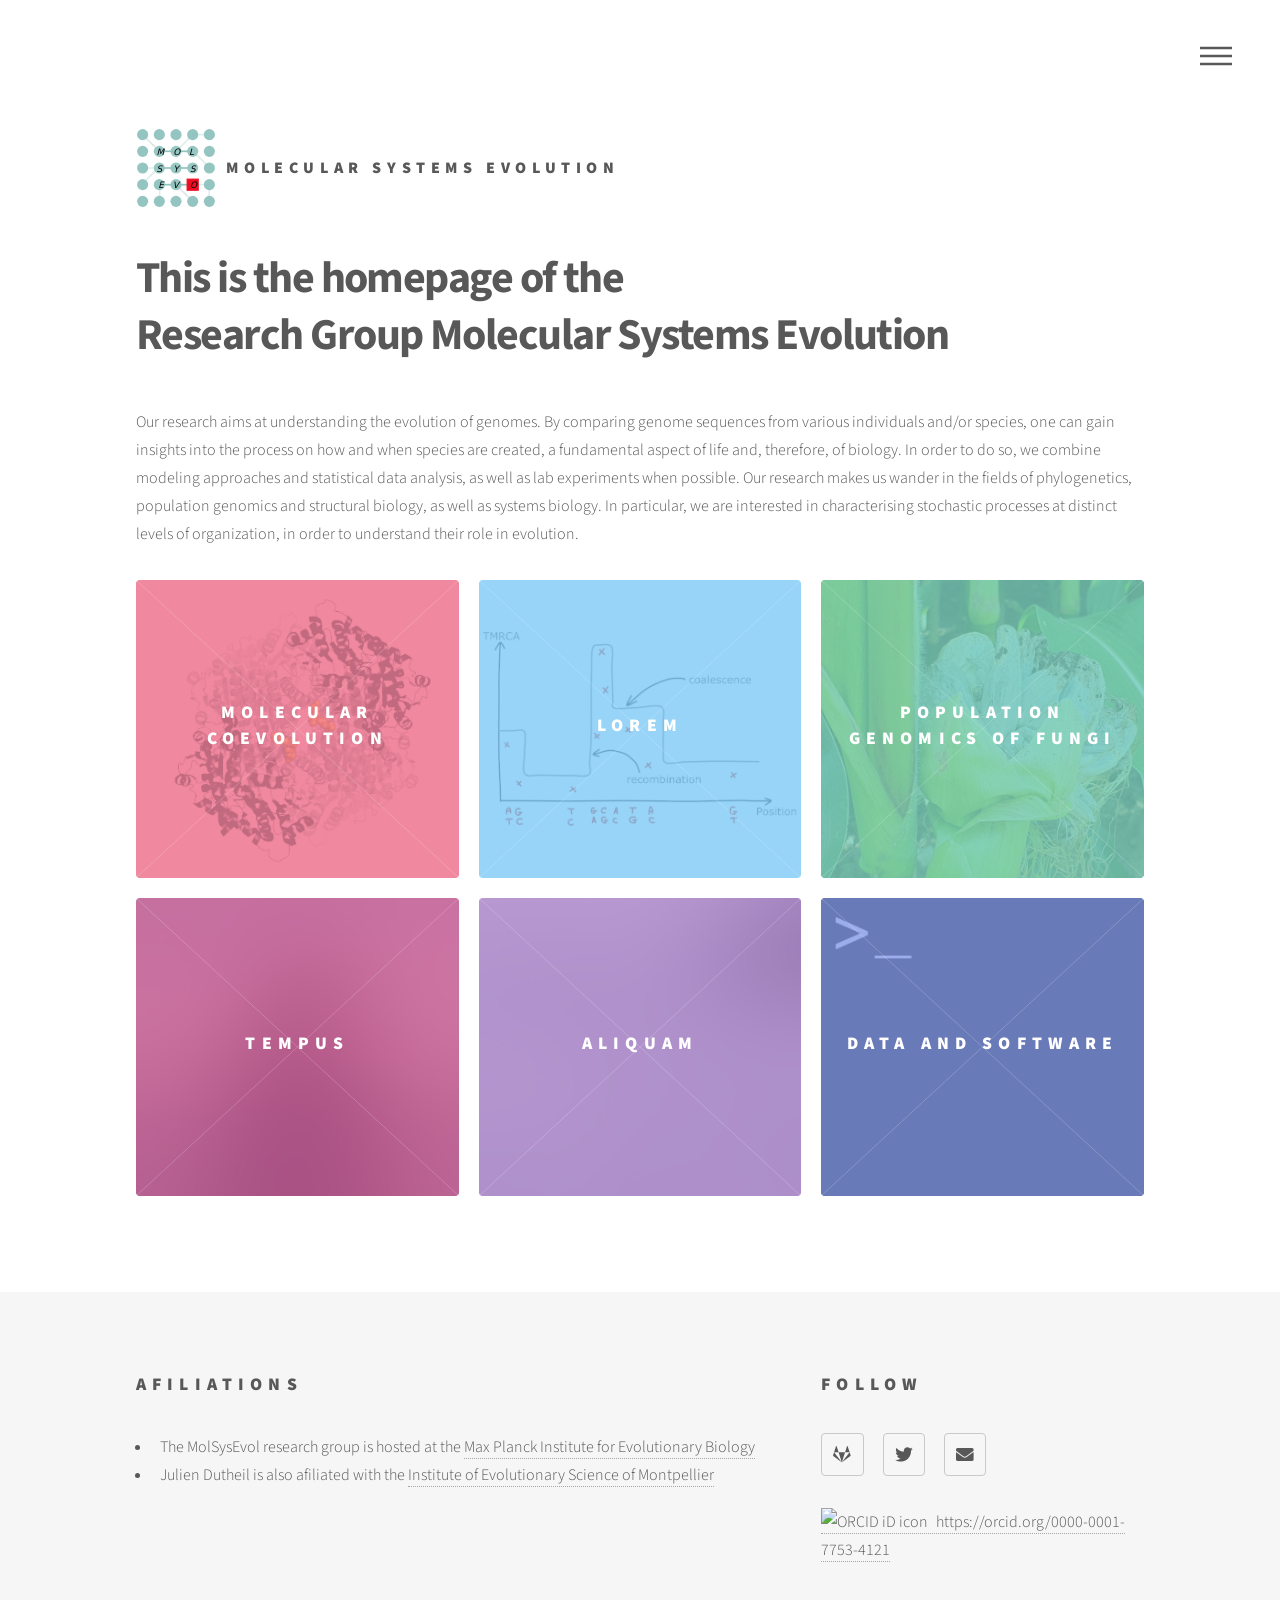
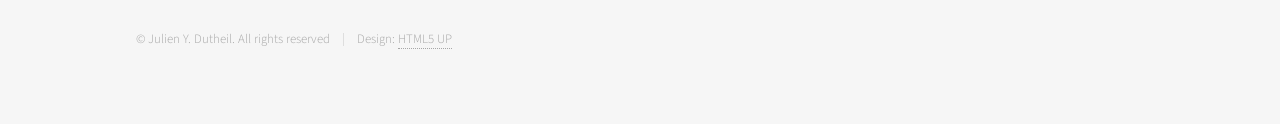
==== commit ca185440: "Added software section." ====
--- a/index.html
+++ b/index.html
@@ -6,7 +6,7 @@
 -->
 <html>
   <head>
-    <title>Phantom by HTML5 UP</title>
+    <title>Molecular Systems Evolution</title>
     <meta charset="utf-8" />
     <meta name="viewport" content="width=device-width, initial-scale=1, user-scalable=no" />
     <link rel="stylesheet" href="assets/css/main.css" />
@@ -43,6 +43,7 @@
               <li><a href="coevolution.html">Molecular Coevolution</a></li>
               <li><a href="popgen_modeling.html">Population Genomics Modeling</a></li>
               <li><a href="fungi_genomics.html">Population Genomics of Fungi</a></li>
+              <li><a href="software.html">Data and Software</a></li>
               <li><a href="people.html">People</a></li>
             </ul>
           </nav>
@@ -113,16 +114,16 @@
                 </article>
                 <article class="style6">
                   <span class="image">
-                    <img src="images/pic06.jpg" alt="" />
-                  </span>
-                  <a href="generic.html">
-                    <h2>Veroeros</h2>
-                    <div class="content">
-                      <p>Sed nisl arcu euismod sit amet nisi lorem etiam dolor veroeros et feugiat.</p>
-                    </div>
-                  </a>
-                </article>
-                <article class="style2">
+                    <img src="images/terminal.png" alt="" />
+                  </span>
+                  <a href="software.html">
+                    <h2>Data and Software</h2>
+                    <div class="content">
+                      <p>Data and Software developed and maintained by the lab, all open access and open source.</p>
+                    </div>
+                  </a>
+                </article>
+                <!--article class="style2">
                   <span class="image">
                     <img src="images/pic07.jpg" alt="" />
                   </span>
@@ -187,7 +188,7 @@
                       <p>Sed nisl arcu euismod sit amet nisi lorem etiam dolor veroeros et feugiat.</p>
                     </div>
                   </a>
-                </article>
+                </article -->
               </section>
             </div>
           </div>
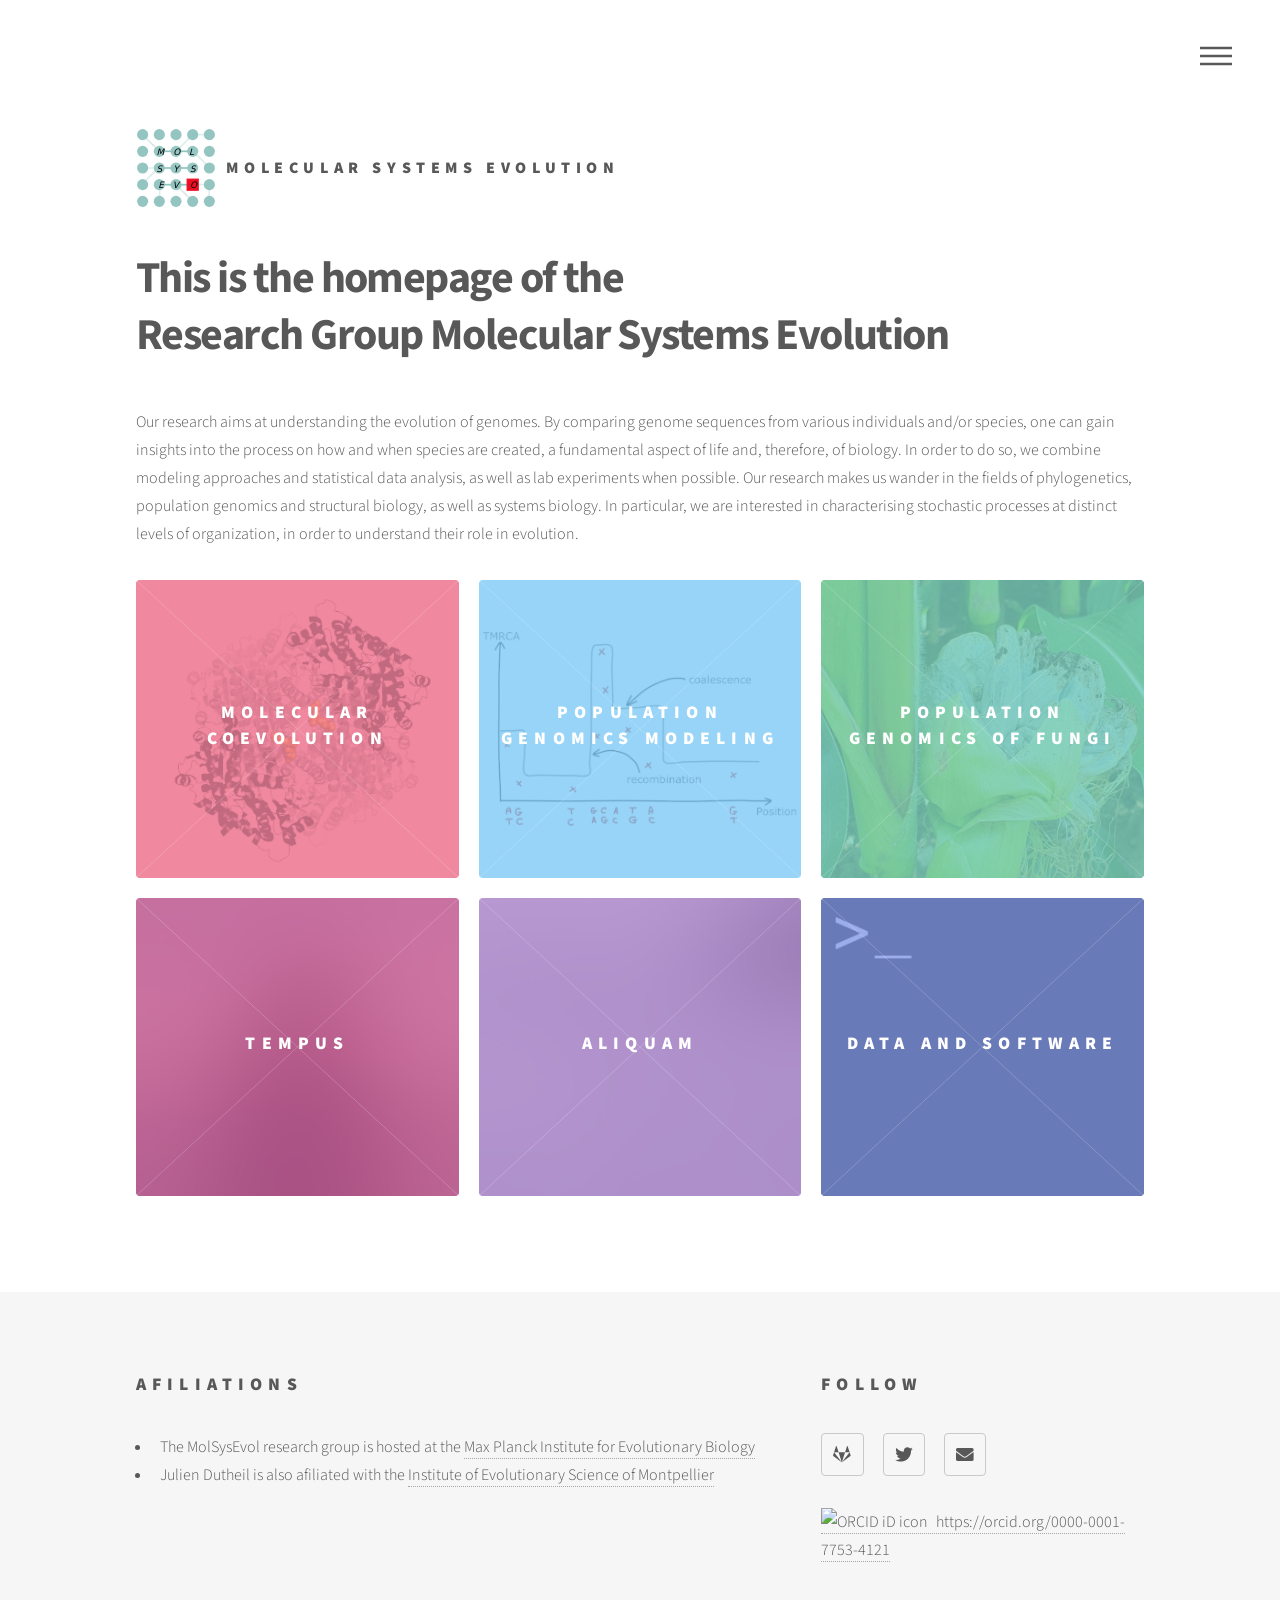
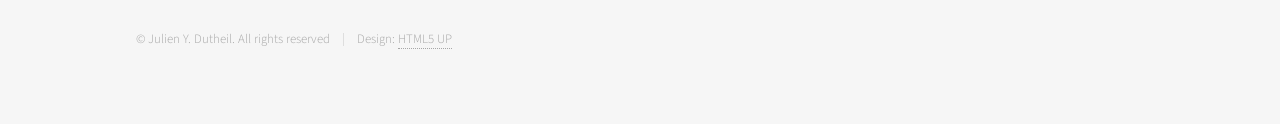
==== commit 58440fc2: "Added missing title" ====
--- a/index.html
+++ b/index.html
@@ -73,7 +73,7 @@
                     <img src="images/psmc_schema1.png" alt="" />
                   </span>
                   <a href="popgen_modeling.html">
-                    <h2>Lorem</h2>
+                    <h2>Population Genomics Modeling</h2>
                     <div class="content">
                       <p>Developing models of genome evolution in populations, within the sequentially Markov coalescent framework.</p>
                     </div>
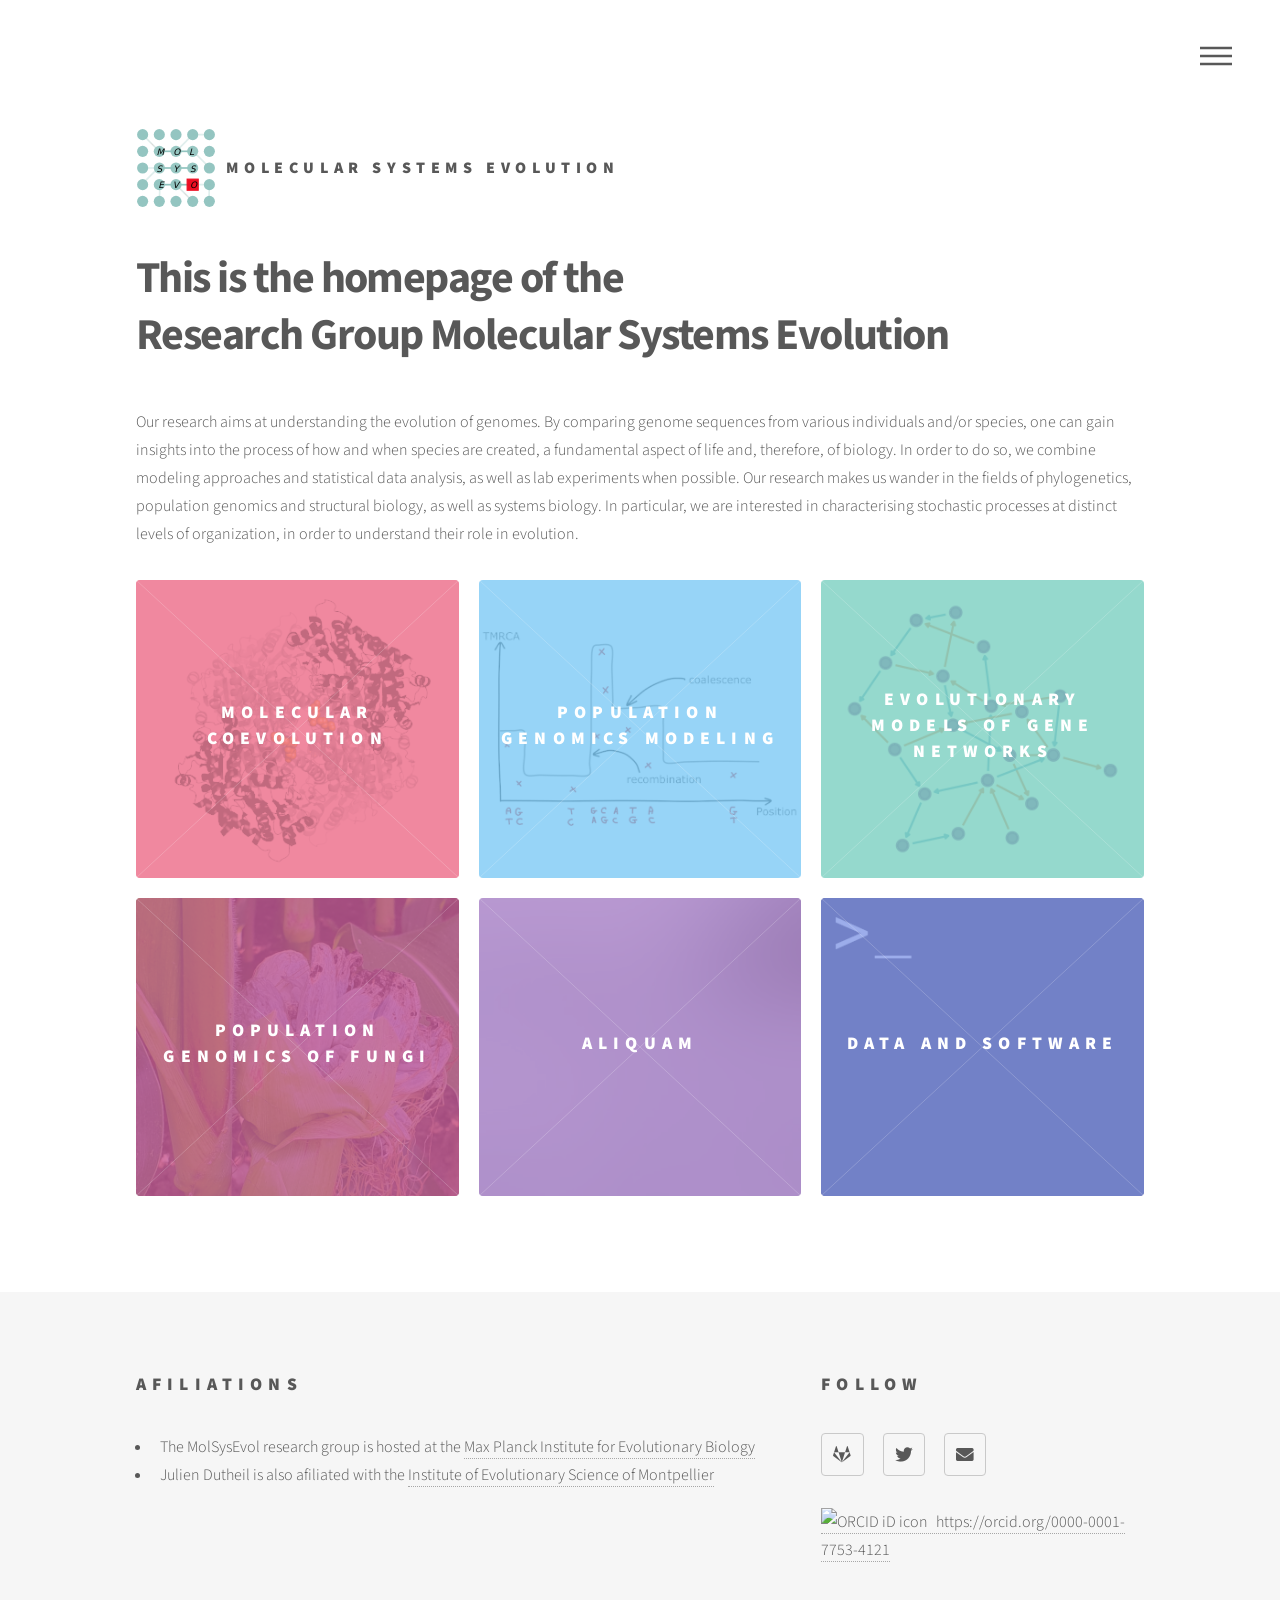
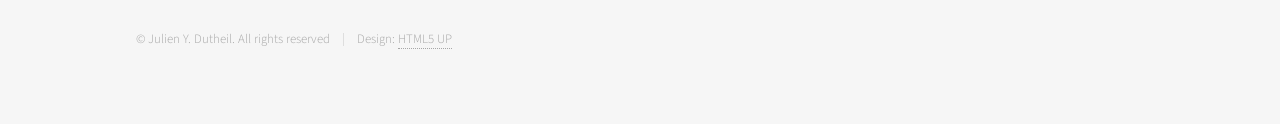
==== commit 772b8d6e: "Added Gene Networks project." ====
--- a/index.html
+++ b/index.html
@@ -42,6 +42,7 @@
               <li><a href="index.html">Home</a></li>
               <li><a href="coevolution.html">Molecular Coevolution</a></li>
               <li><a href="popgen_modeling.html">Population Genomics Modeling</a></li>
+              <li><a href="gene_networks.html">Evolutionary Models of Gene Networks</a></li>
               <li><a href="fungi_genomics.html">Population Genomics of Fungi</a></li>
               <li><a href="software.html">Data and Software</a></li>
               <li><a href="people.html">People</a></li>
@@ -53,7 +54,7 @@
             <div class="inner">
               <header>
                 <h1>This is the homepage of the<br />Research Group Molecular Systems Evolution</h1>
-Our research aims at understanding the evolution of genomes. By comparing genome sequences from various individuals and/or species, one can gain insights into the process on how and when species are created, a fundamental aspect of life and, therefore, of biology. In order to do so, we combine modeling approaches and statistical data analysis, as well as lab experiments when possible. Our research makes us wander in the fields of phylogenetics, population genomics and structural biology, as well as systems biology. In particular, we are interested in characterising stochastic processes at distinct levels of organization, in order to understand their role in evolution.
+Our research aims at understanding the evolution of genomes. By comparing genome sequences from various individuals and/or species, one can gain insights into the process of how and when species are created, a fundamental aspect of life and, therefore, of biology. In order to do so, we combine modeling approaches and statistical data analysis, as well as lab experiments when possible. Our research makes us wander in the fields of phylogenetics, population genomics and structural biology, as well as systems biology. In particular, we are interested in characterising stochastic processes at distinct levels of organization, in order to understand their role in evolution.
     </p>
               </header>
               <section class="tiles">
@@ -81,23 +82,23 @@
                 </article>
                 <article class="style3">
                   <span class="image">
+                    <img src="images/plot_net_thumbnail_colors.png" alt="" />
+                  </span>
+                  <a href="gene_networks.html">
+                    <h2>Evolutionary Models of Gene Networks</h2>
+                    <div class="content">
+                      <p>New models of gene networks in population, with an inheritable component of expression noise</p>
+                    </div>
+                  </a>
+                </article>
+                <article class="style4">
+                  <span class="image">
                     <img src="images/ustilago_maydis1.png" alt="" />
                   </span>
                   <a href="fungi_genomics.html">
                     <h2>Population Genomics of Fungi</h2>
                     <div class="content">
                       <p>Infering the demographic history and patterns of selection in fungal (pathogen) genomes.</p>
-                    </div>
-                  </a>
-                </article>
-                <article class="style4">
-                  <span class="image">
-                    <img src="images/pic04.jpg" alt="" />
-                  </span>
-                  <a href="generic.html">
-                    <h2>Tempus</h2>
-                    <div class="content">
-                      <p>Sed nisl arcu euismod sit amet nisi lorem etiam dolor veroeros et feugiat.</p>
                     </div>
                   </a>
                 </article>
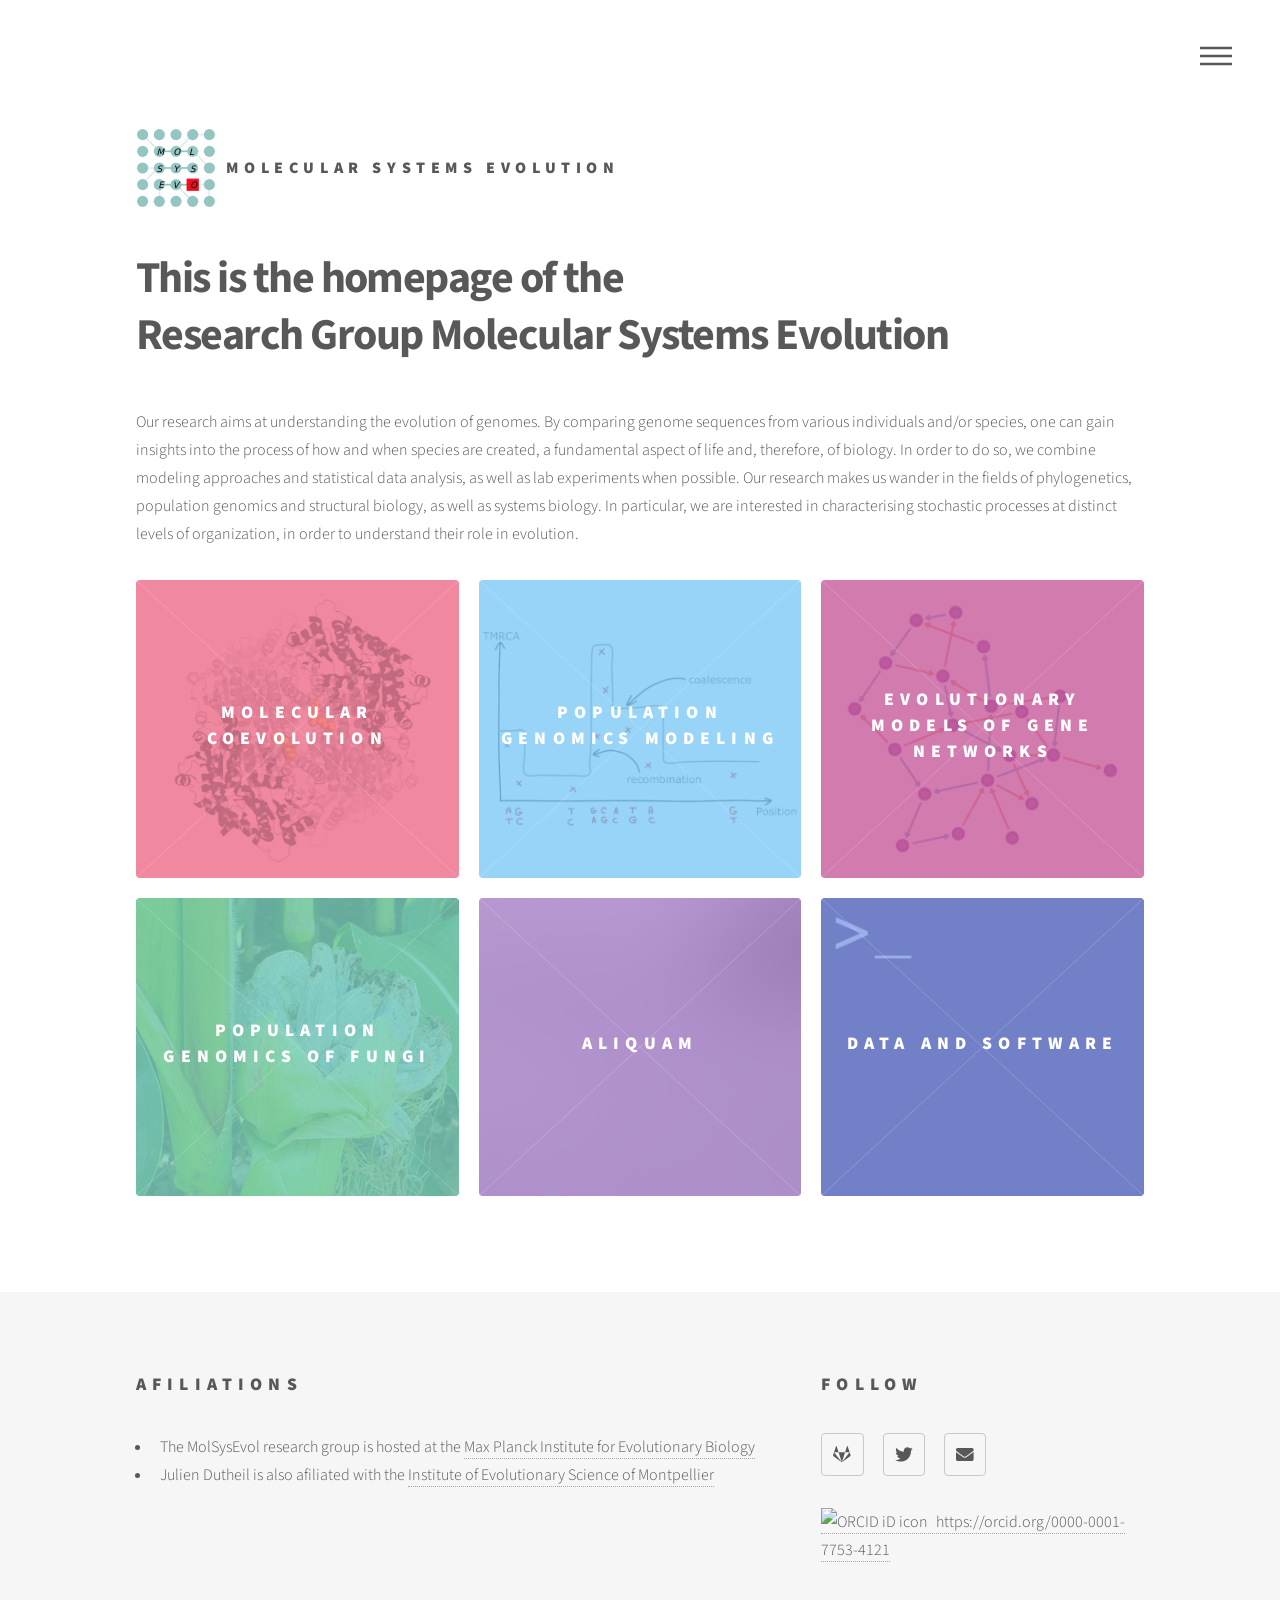
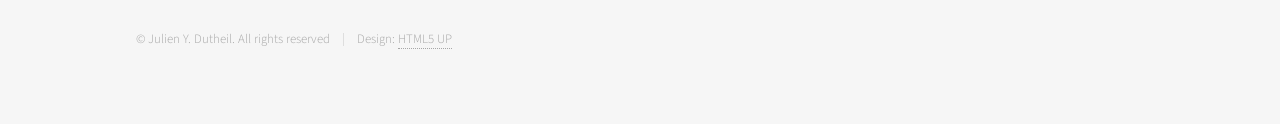
==== commit 96498fdf: "Swapped colors" ====
--- a/index.html
+++ b/index.html
@@ -80,7 +80,7 @@
                     </div>
                   </a>
                 </article>
-                <article class="style3">
+                <article class="style4">
                   <span class="image">
                     <img src="images/plot_net_thumbnail_colors.png" alt="" />
                   </span>
@@ -91,7 +91,7 @@
                     </div>
                   </a>
                 </article>
-                <article class="style4">
+                <article class="style3">
                   <span class="image">
                     <img src="images/ustilago_maydis1.png" alt="" />
                   </span>
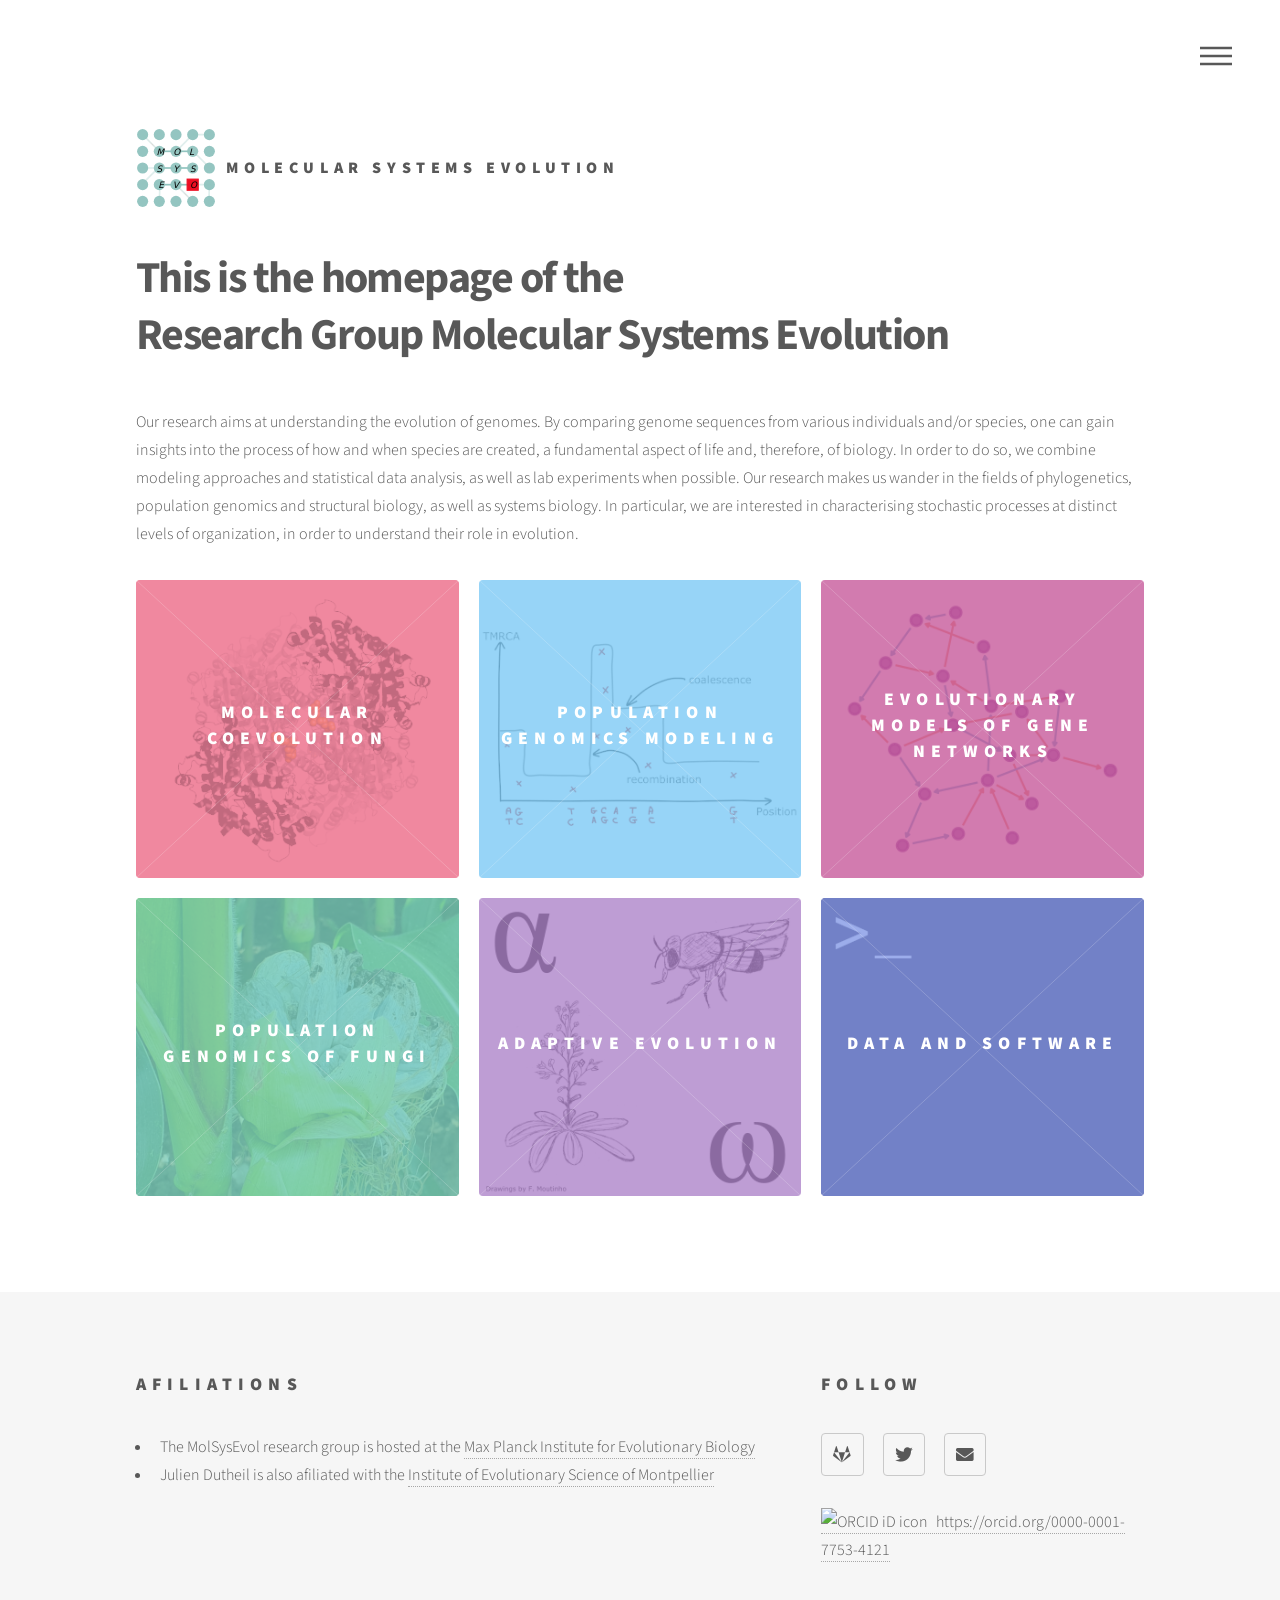
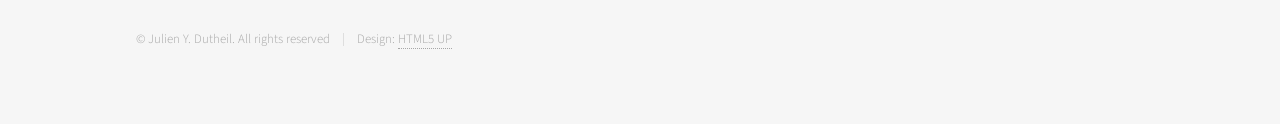
==== commit dc570a2c: "Added adaptive evolution template." ====
--- a/index.html
+++ b/index.html
@@ -43,6 +43,7 @@
               <li><a href="coevolution.html">Molecular Coevolution</a></li>
               <li><a href="popgen_modeling.html">Population Genomics Modeling</a></li>
               <li><a href="gene_networks.html">Evolutionary Models of Gene Networks</a></li>
+              <li><a href="adaptive_evolution.html">Adaptive evolution</a></li>
               <li><a href="fungi_genomics.html">Population Genomics of Fungi</a></li>
               <li><a href="software.html">Data and Software</a></li>
               <li><a href="people.html">People</a></li>
@@ -104,12 +105,12 @@
                 </article>
                 <article class="style5">
                   <span class="image">
-                    <img src="images/pic05.jpg" alt="" />
-                  </span>
-                  <a href="generic.html">
-                    <h2>Aliquam</h2>
-                    <div class="content">
-                      <p>Sed nisl arcu euismod sit amet nisi lorem etiam dolor veroeros et feugiat.</p>
+                    <img src="images/alpha_omega_thumbnail.png" alt="" />
+                  </span>
+                  <a href="generic.html">
+                    <h2>Adaptive Evolution</h2>
+                    <div class="content">
+                      <p>Studying the patterns of adaptive substitutions between populations, withing genomes and within genes.</p>
                     </div>
                   </a>
                 </article>
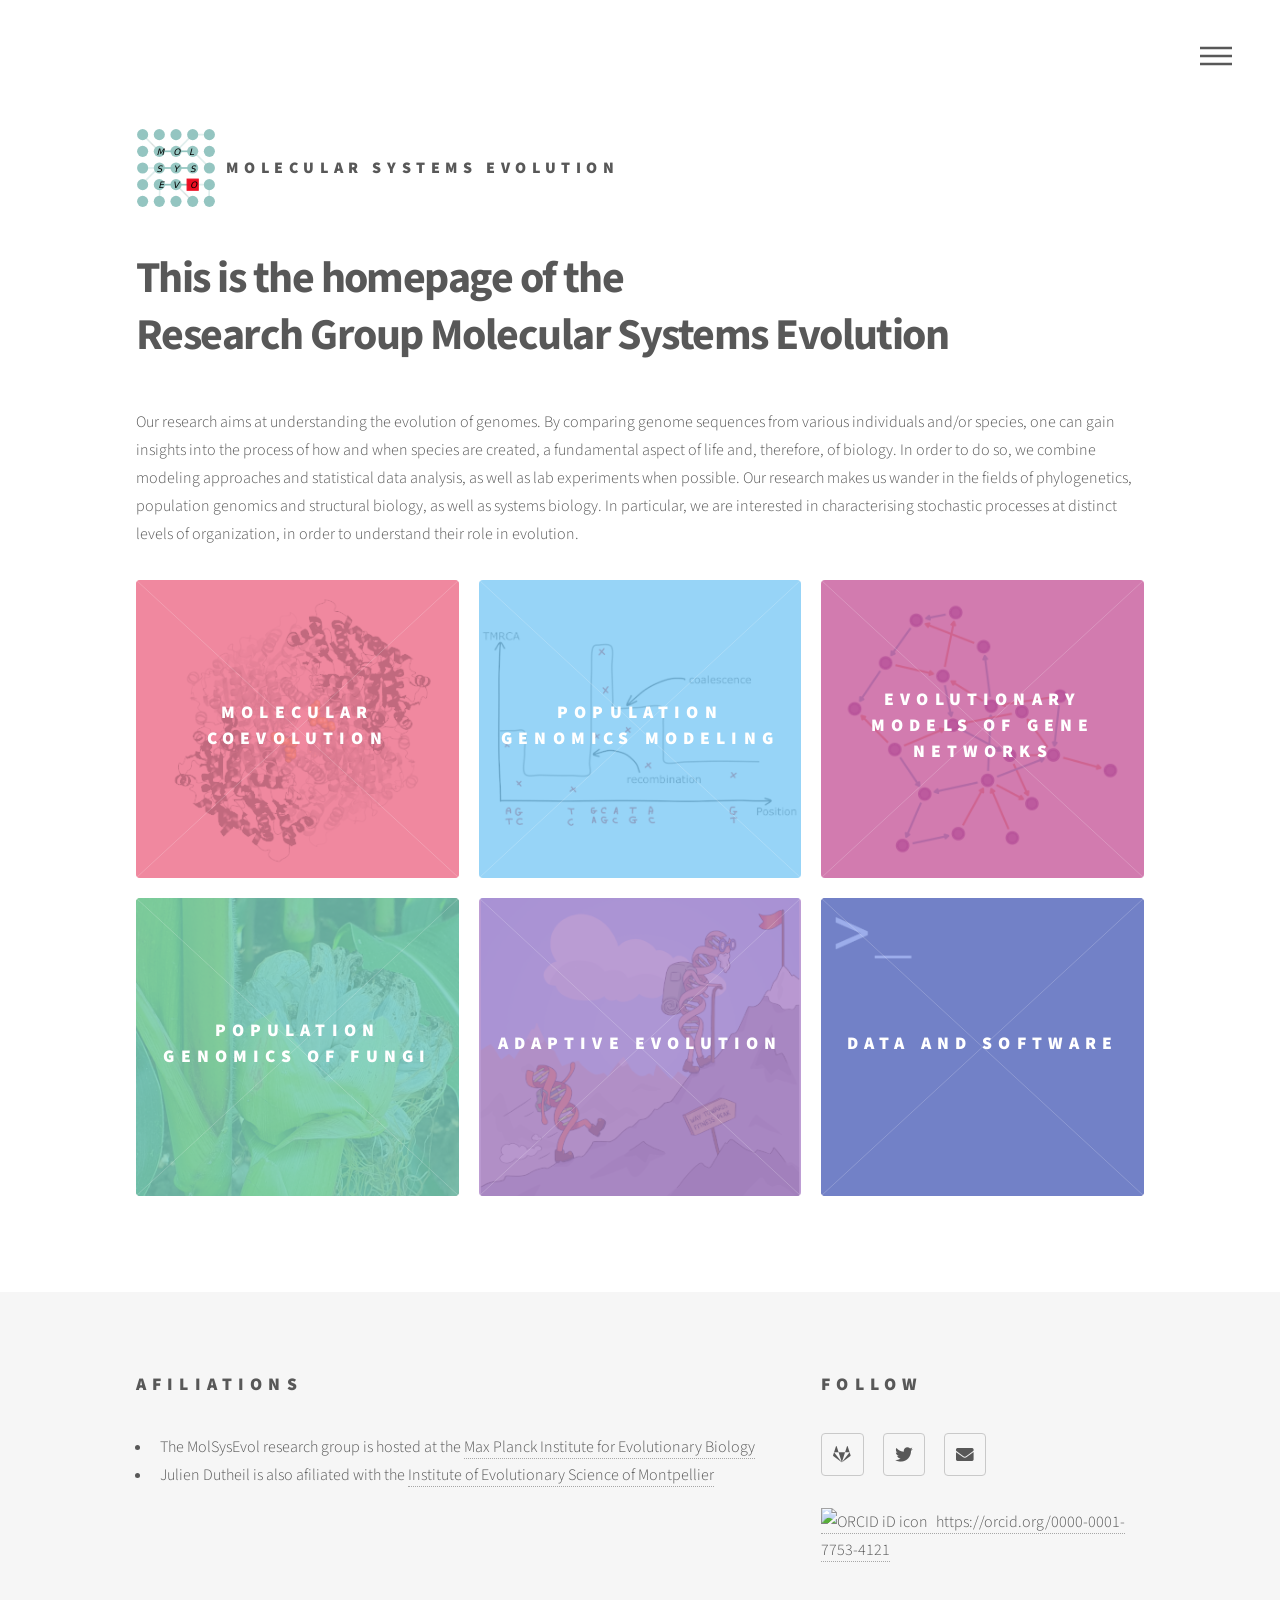
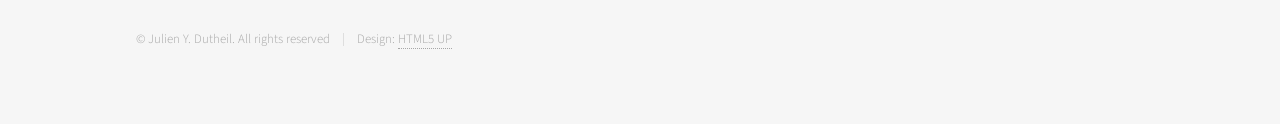
==== commit 4def8d65: "Added PLoS Biology illustration." ====
--- a/index.html
+++ b/index.html
@@ -105,12 +105,13 @@
                 </article>
                 <article class="style5">
                   <span class="image">
-                    <img src="images/alpha_omega_thumbnail.png" alt="" />
-                  </span>
-                  <a href="generic.html">
+                    <!--img src="images/alpha_omega_thumbnail.png" alt="" /-->
+                    <img src="images/fitness_peak_cartoon_thumbnail.png" alt="" />
+                  </span>
+                  <a href="adaptive_evolution.html">
                     <h2>Adaptive Evolution</h2>
                     <div class="content">
-                      <p>Studying the patterns of adaptive substitutions between populations, withing genomes and within genes.</p>
+                      <p>Studying the patterns of adaptive substitutions between populations, withing genomes and genes, and across time.</p>
                     </div>
                   </a>
                 </article>
--- a/assets/css/main.css
+++ b/assets/css/main.css
@@ -1,10 +1,10 @@
 @import url(fontawesome-all.min.css);
 @import url("https://fonts.googleapis.com/css?family=Source+Sans+Pro:300,700,900");
 
-/*
-	Phantom by HTML5 UP
-	html5up.net | @ajlkn
-	Free for personal and commercial use under the CCA 3.0 license (html5up.net/license)
+/*
+	Phantom by HTML5 UP
+	html5up.net | @ajlkn
+	Free for personal and commercial use under the CCA 3.0 license (html5up.net/license)
 */
 
 html, body, div, span, applet, object,
@@ -33,6 +33,11 @@
 	line-height: 1;
 }
 
+figure {
+	float: right;
+	margin: 0 0 0 2em;
+}
+
 ol, ul {
 	list-style: none;
 }
@@ -45,6 +50,20 @@
 		content: '';
 		content: none;
 	}
+
+q {
+	cursor:pointer;
+	text-decoration: underline;
+}
+
+q:hover {
+	color:#caccc9;
+	background-color:#222;
+}
+
+cite {
+	font-style:normal;
+}
 
 table {
 	border-collapse: collapse;
